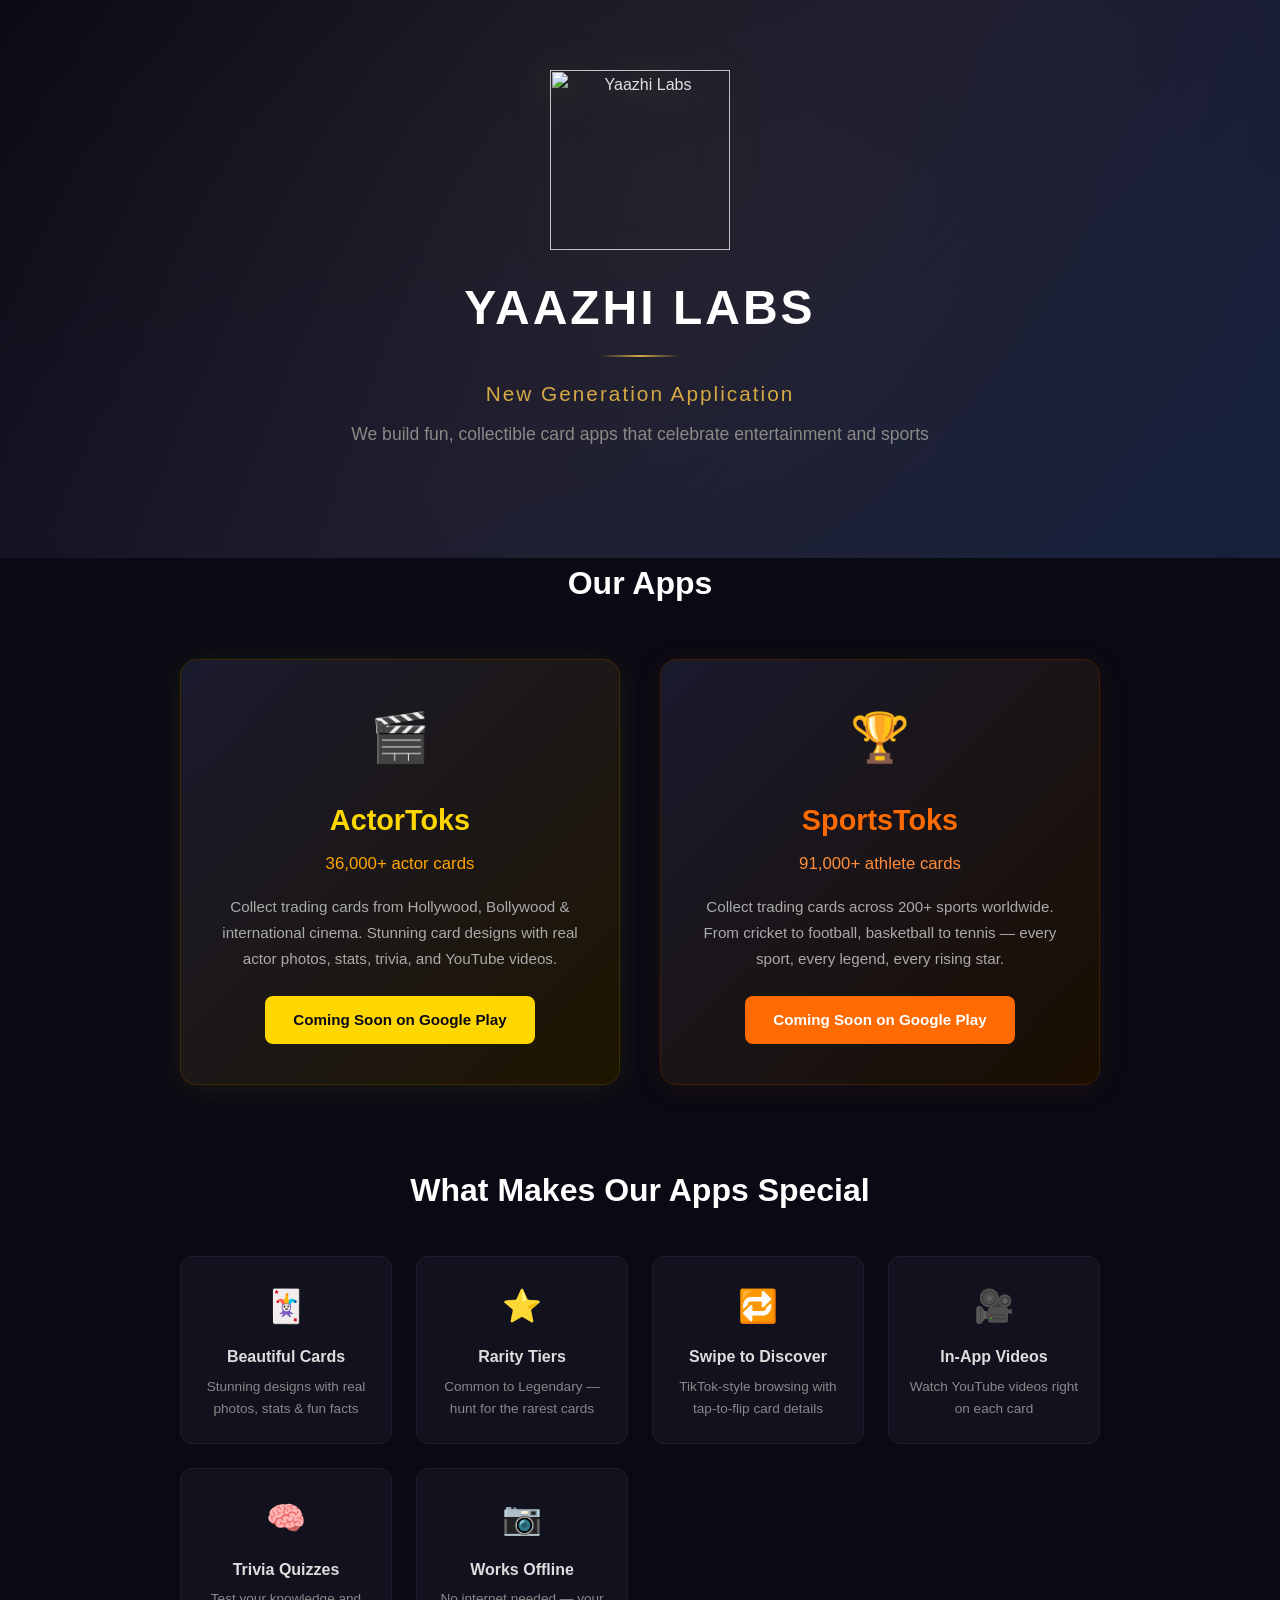
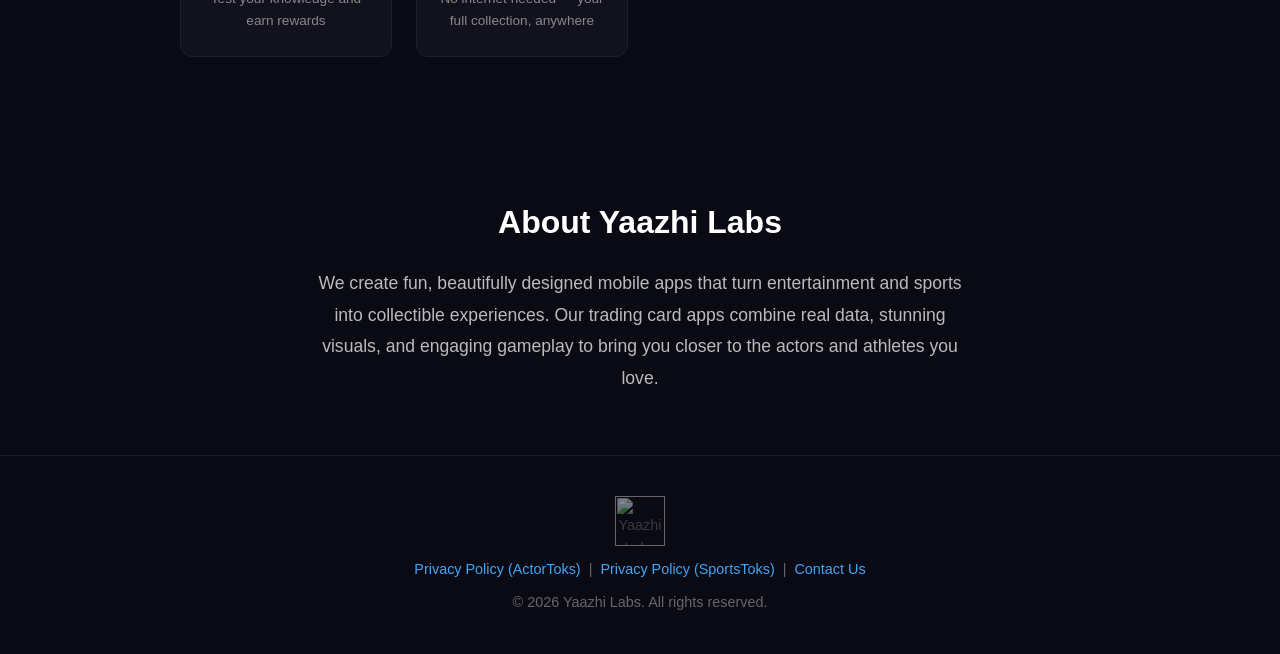
==== index.html @ 4c4b8634 "Create index.html" ====
<html lang="en"><head>
    <meta charset="UTF-8">
    <meta name="viewport" content="width=device-width, initial-scale=1.0">
    <title>Yaazhi Labs - New Generation Application</title>
    <meta name="description" content="Yaazhi Labs builds fun, collectible trading card apps for actors and sports. Discover ActorToks and SportsToks.">
    <link rel="icon" type="image/png" href="logo.png">
    <style>
        * { margin: 0; padding: 0; box-sizing: border-box; }

        body {
            font-family: -apple-system, BlinkMacSystemFont, 'Segoe UI', Roboto, sans-serif;
            background: #0A0A14;
            color: #E0E0E0;
            line-height: 1.6;
        }

        /* ===== HERO ===== */
        .hero {
            text-align: center;
            padding: 70px 20px 60px;
            background: linear-gradient(135deg, #0A0A14 0%, #1A1A2E 50%, #16213E 100%);
            position: relative;
            overflow: hidden;
        }
        .hero::before {
            content: '';
            position: absolute;
            top: -50%;
            left: -50%;
            width: 200%;
            height: 200%;
            background: radial-gradient(circle at 50% 40%, rgba(212, 168, 67, 0.06) 0%, transparent 50%);
            pointer-events: none;
        }
        .hero-logo {
            width: 180px;
            height: 180px;
            margin-bottom: 20px;
            position: relative;
            filter: drop-shadow(0 4px 20px rgba(212, 168, 67, 0.3));
        }
        .hero h1 {
            font-size: 3em;
            color: #FFFFFF;
            margin-bottom: 8px;
            letter-spacing: 3px;
            position: relative;
        }
        .hero-divider {
            width: 80px;
            height: 2px;
            background: linear-gradient(90deg, transparent, #D4A843, transparent);
            margin: 0 auto 20px;
        }
        .hero .tagline {
            font-size: 1.3em;
            color: #D4A843;
            margin-bottom: 10px;
            letter-spacing: 2px;
        }
        .hero .subtitle {
            font-size: 1.1em;
            color: #888888;
            margin-bottom: 50px;
        }

        /* ===== APP CARDS ===== */
        .apps {
            max-width: 960px;
            margin: 0 auto;
            padding: 0 20px 80px;
        }
        .apps h2 {
            text-align: center;
            font-size: 2em;
            color: #FFFFFF;
            margin-bottom: 50px;
        }
        .app-grid {
            display: grid;
            grid-template-columns: repeat(auto-fit, minmax(300px, 1fr));
            gap: 40px;
        }
        .app-card {
            border-radius: 16px;
            padding: 40px 30px;
            text-align: center;
            transition: transform 0.3s ease, box-shadow 0.3s ease;
            text-decoration: none;
            display: block;
            position: relative;
            overflow: hidden;
        }
        .app-card:hover {
            transform: translateY(-6px);
        }

        /* ActorToks card */
        .app-card.actortoks {
            background: linear-gradient(135deg, #1A1A2E 0%, #1E1500 100%);
            border: 1px solid #3D2E00;
            box-shadow: 0 4px 30px rgba(255, 215, 0, 0.08);
        }
        .app-card.actortoks:hover {
            box-shadow: 0 8px 40px rgba(255, 215, 0, 0.15);
        }
        .app-card.actortoks .app-icon { font-size: 3em; margin-bottom: 20px; }
        .app-card.actortoks h3 {
            font-size: 1.8em;
            color: #FFD700;
            margin-bottom: 8px;
        }
        .app-card.actortoks .app-stat {
            color: #FFA500;
            font-size: 1.05em;
            margin-bottom: 16px;
        }
        .app-card.actortoks .app-desc {
            color: #AAAAAA;
            font-size: 0.95em;
            margin-bottom: 24px;
            line-height: 1.7;
        }
        .app-card.actortoks .app-btn {
            display: inline-block;
            background: #FFD700;
            color: #0A0A14;
            padding: 12px 28px;
            border-radius: 8px;
            font-weight: bold;
            font-size: 0.95em;
            text-decoration: none;
        }
        .app-card.actortoks .app-btn:hover {
            background: #FFA500;
        }

        /* SportsToks card */
        .app-card.sportstoks {
            background: linear-gradient(135deg, #1A1A2E 0%, #1A0E00 100%);
            border: 1px solid #3D1E00;
            box-shadow: 0 4px 30px rgba(255, 107, 0, 0.08);
        }
        .app-card.sportstoks:hover {
            box-shadow: 0 8px 40px rgba(255, 107, 0, 0.15);
        }
        .app-card.sportstoks .app-icon { font-size: 3em; margin-bottom: 20px; }
        .app-card.sportstoks h3 {
            font-size: 1.8em;
            color: #FF6B00;
            margin-bottom: 8px;
        }
        .app-card.sportstoks .app-stat {
            color: #FF8C3A;
            font-size: 1.05em;
            margin-bottom: 16px;
        }
        .app-card.sportstoks .app-desc {
            color: #AAAAAA;
            font-size: 0.95em;
            margin-bottom: 24px;
            line-height: 1.7;
        }
        .app-card.sportstoks .app-btn {
            display: inline-block;
            background: #FF6B00;
            color: #FFFFFF;
            padding: 12px 28px;
            border-radius: 8px;
            font-weight: bold;
            font-size: 0.95em;
            text-decoration: none;
        }
        .app-card.sportstoks .app-btn:hover {
            background: #FF8C3A;
        }

        /* ===== FEATURES STRIP ===== */
        .features-strip {
            max-width: 960px;
            margin: 0 auto;
            padding: 0 20px 80px;
        }
        .features-strip h2 {
            text-align: center;
            font-size: 2em;
            color: #FFFFFF;
            margin-bottom: 40px;
        }
        .feature-row {
            display: grid;
            grid-template-columns: repeat(auto-fit, minmax(200px, 1fr));
            gap: 24px;
        }
        .feature-item {
            text-align: center;
            padding: 24px 16px;
            background: #12121E;
            border-radius: 12px;
            border: 1px solid #1E1E30;
        }
        .feature-item .icon {
            font-size: 2em;
            margin-bottom: 12px;
        }
        .feature-item h4 {
            color: #DDDDDD;
            font-size: 1em;
            margin-bottom: 6px;
        }
        .feature-item p {
            color: #888888;
            font-size: 0.85em;
        }

        /* ===== ABOUT ===== */
        .about {
            max-width: 700px;
            margin: 0 auto;
            padding: 60px 20px;
            text-align: center;
        }
        .about h2 {
            font-size: 2em;
            color: #FFFFFF;
            margin-bottom: 20px;
        }
        .about p {
            color: #BBBBBB;
            font-size: 1.1em;
            line-height: 1.8;
        }

        /* ===== FOOTER ===== */
        footer {
            text-align: center;
            padding: 40px 20px;
            border-top: 1px solid #1A1A2E;
            color: #666;
            font-size: 0.9em;
        }
        footer .footer-logo {
            width: 50px;
            height: 50px;
            margin-bottom: 12px;
            opacity: 0.5;
        }
        footer a {
            color: #42A5F5;
            text-decoration: none;
        }
        footer a:hover {
            text-decoration: underline;
        }

        /* ===== RESPONSIVE ===== */
        @media (max-width: 640px) {
            .hero-logo { width: 130px; height: 130px; }
            .hero h1 { font-size: 2.2em; letter-spacing: 2px; }
            .hero .tagline { font-size: 1.1em; }
            .app-grid { grid-template-columns: 1fr; gap: 30px; }
            .feature-row { grid-template-columns: repeat(2, 1fr); }
        }
    </style>
</head>
<body>

    <!-- HERO -->
    <section class="hero">
        <img src="logo.png" alt="Yaazhi Labs" class="hero-logo">
        <h1>YAAZHI LABS</h1>
        <div class="hero-divider"></div>
        <p class="tagline">New Generation Application</p>
        <p class="subtitle">We build fun, collectible card apps that celebrate entertainment and sports</p>
    </section>

    <!-- OUR APPS -->
    <section class="apps">
        <h2>Our Apps</h2>
        <div class="app-grid">

            <a class="app-card actortoks" href="https://yaazhilabs.github.io/ActorToks/">
                <div class="app-icon">🎬</div>
                <h3>ActorToks</h3>
                <p class="app-stat">36,000+ actor cards</p>
                <p class="app-desc">Collect trading cards from Hollywood, Bollywood &amp; international cinema. Stunning card designs with real actor photos, stats, trivia, and YouTube videos.</p>
                <span class="app-btn">Coming Soon on Google Play</span>
            </a>

            <a class="app-card sportstoks" href="https://yaazhilabs.github.io/sportstoks/">
                <div class="app-icon">🏆</div>
                <h3>SportsToks</h3>
                <p class="app-stat">91,000+ athlete cards</p>
                <p class="app-desc">Collect trading cards across 200+ sports worldwide. From cricket to football, basketball to tennis — every sport, every legend, every rising star.</p>
                <span class="app-btn">Coming Soon on Google Play</span>
            </a>

        </div>
    </section>

    <!-- SHARED FEATURES -->
    <section class="features-strip">
        <h2>What Makes Our Apps Special</h2>
        <div class="feature-row">
            <div class="feature-item">
                <div class="icon">🃏</div>
                <h4>Beautiful Cards</h4>
                <p>Stunning designs with real photos, stats &amp; fun facts</p>
            </div>
            <div class="feature-item">
                <div class="icon">⭐</div>
                <h4>Rarity Tiers</h4>
                <p>Common to Legendary — hunt for the rarest cards</p>
            </div>
            <div class="feature-item">
                <div class="icon">🔁</div>
                <h4>Swipe to Discover</h4>
                <p>TikTok-style browsing with tap-to-flip card details</p>
            </div>
            <div class="feature-item">
                <div class="icon">🎥</div>
                <h4>In-App Videos</h4>
                <p>Watch YouTube videos right on each card</p>
            </div>
            <div class="feature-item">
                <div class="icon">🧠</div>
                <h4>Trivia Quizzes</h4>
                <p>Test your knowledge and earn rewards</p>
            </div>
            <div class="feature-item">
                <div class="icon">📷</div>
                <h4>Works Offline</h4>
                <p>No internet needed — your full collection, anywhere</p>
            </div>
        </div>
    </section>

    <!-- ABOUT -->
    <section class="about">
        <h2>About Yaazhi Labs</h2>
        <p>We create fun, beautifully designed mobile apps that turn entertainment and sports into collectible experiences. Our trading card apps combine real data, stunning visuals, and engaging gameplay to bring you closer to the actors and athletes you love.</p>
    </section>

    <!-- FOOTER -->
    <footer>
        <img src="logo.png" alt="Yaazhi Labs" class="footer-logo">
        <p>
            <a href="https://yaazhilabs.github.io/ActorToks/Privacy-Policy.html">Privacy Policy (ActorToks)</a> &nbsp;|&nbsp;
            <a href="https://yaazhilabs.github.io/sportstoks/privacy-policy.html">Privacy Policy (SportsToks)</a> &nbsp;|&nbsp;
            <a href="mailto:yaazhi.labs@gmail.com">Contact Us</a>
        </p>
        <p style="margin-top: 10px;">© 2026 Yaazhi Labs. All rights reserved.</p>
    </footer>



</body></html>
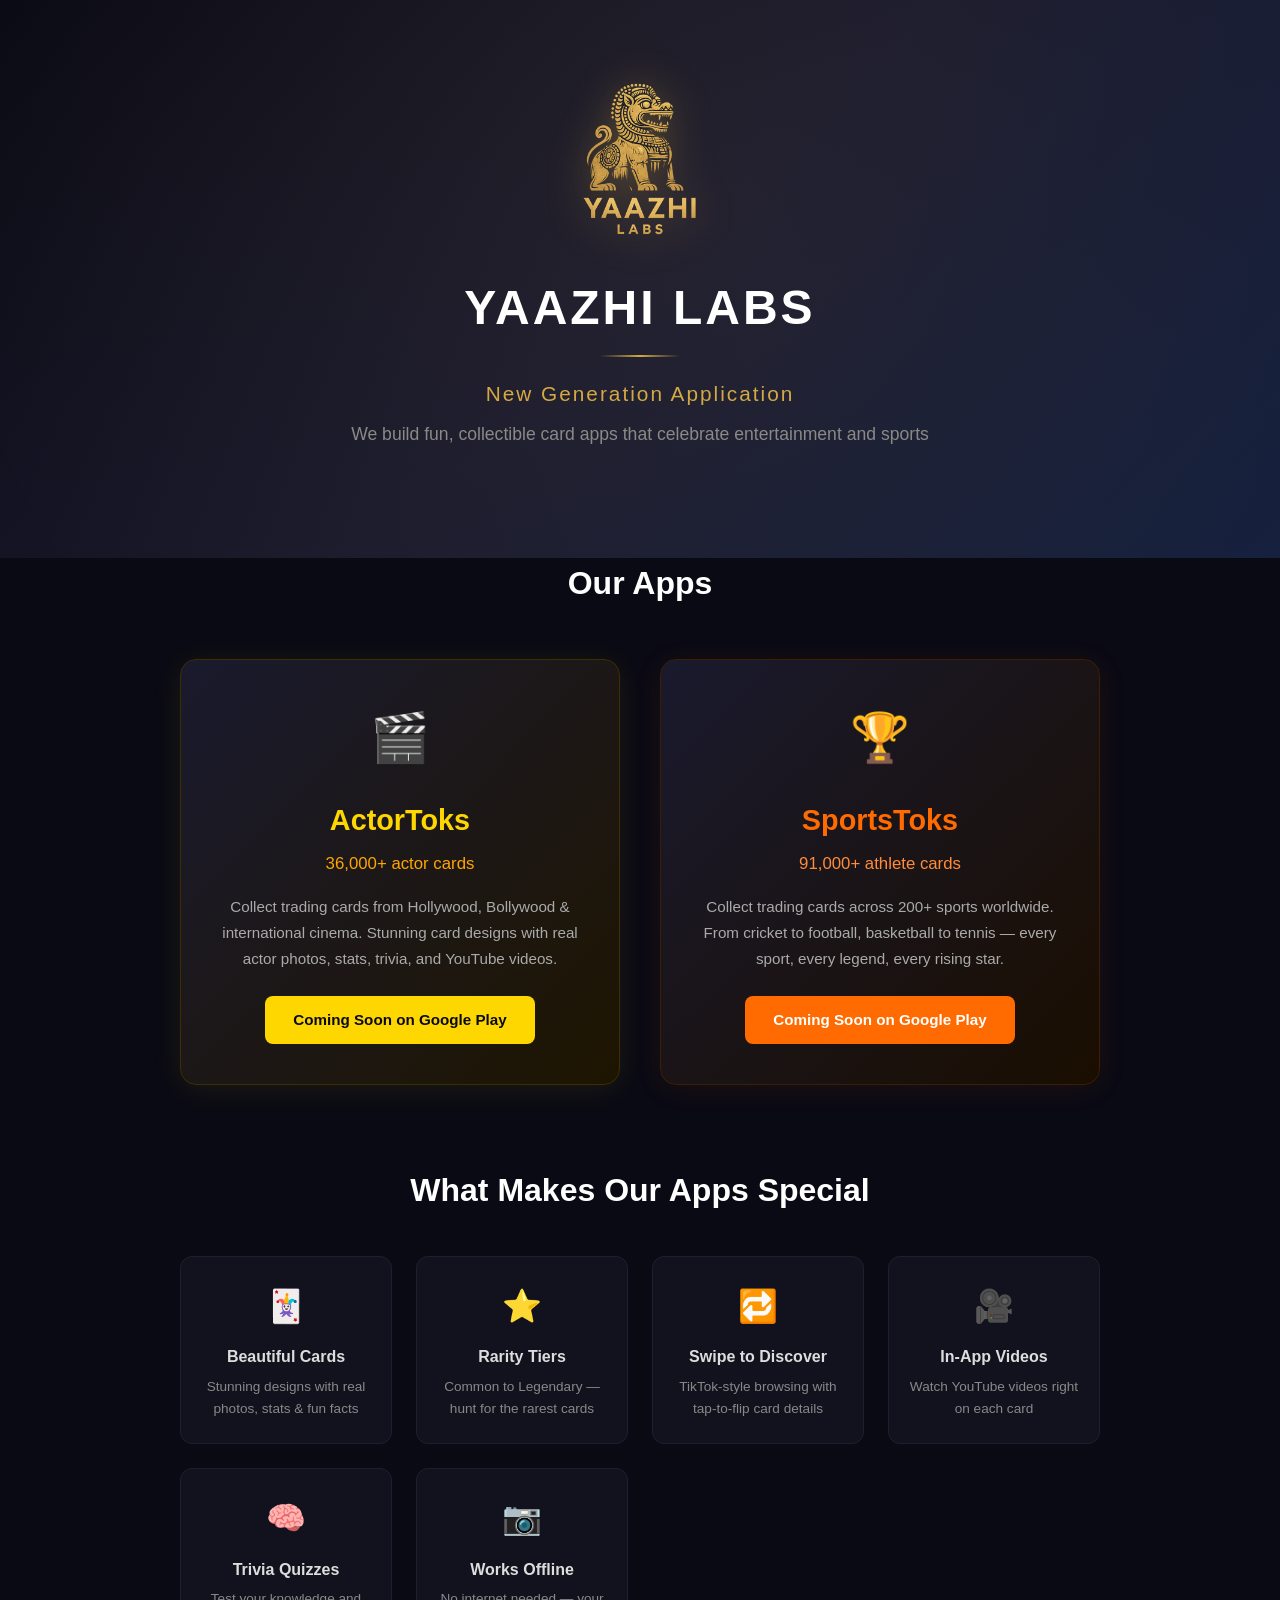
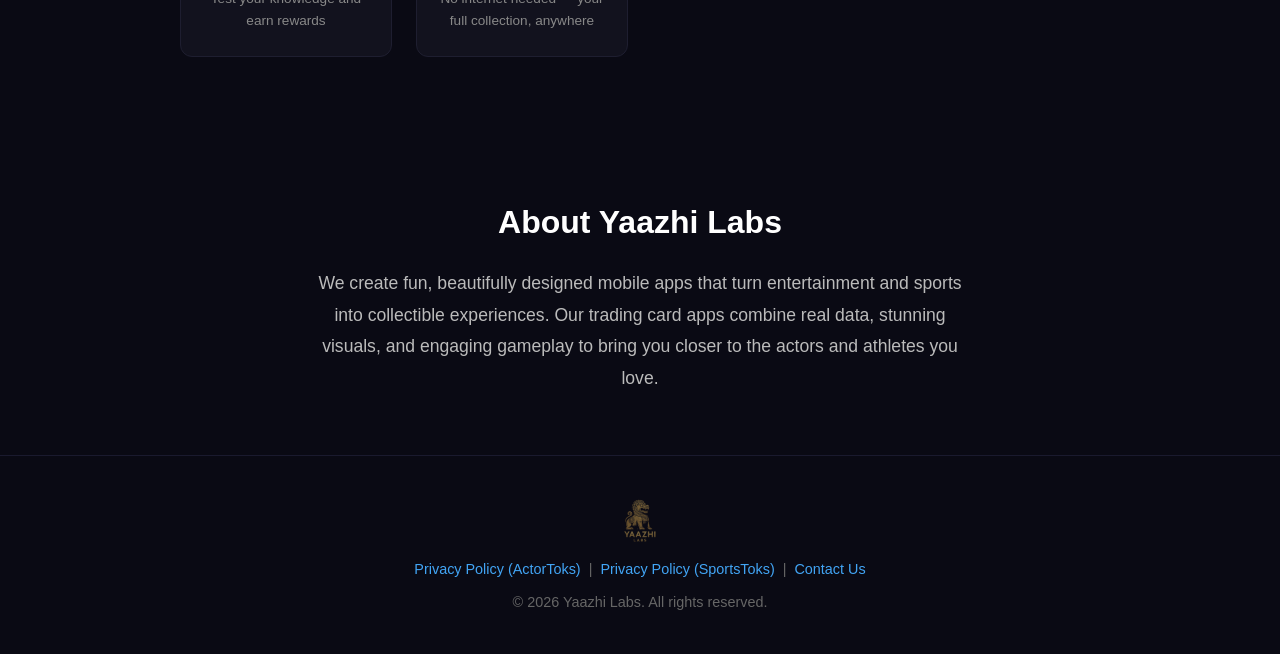
==== commit d8f5ed91: "Update index.html" ====
--- a/index.html
+++ b/index.html
@@ -3,7 +3,7 @@
     <meta name="viewport" content="width=device-width, initial-scale=1.0">
     <title>Yaazhi Labs - New Generation Application</title>
     <meta name="description" content="Yaazhi Labs builds fun, collectible trading card apps for actors and sports. Discover ActorToks and SportsToks.">
-    <link rel="icon" type="image/png" href="logo.png">
+    <link rel="icon" type="image/png" href="https://github.com/yaazhilabs/yaazhilabs.github.io/blob/main/logo.png">
     <style>
         * { margin: 0; padding: 0; box-sizing: border-box; }
 
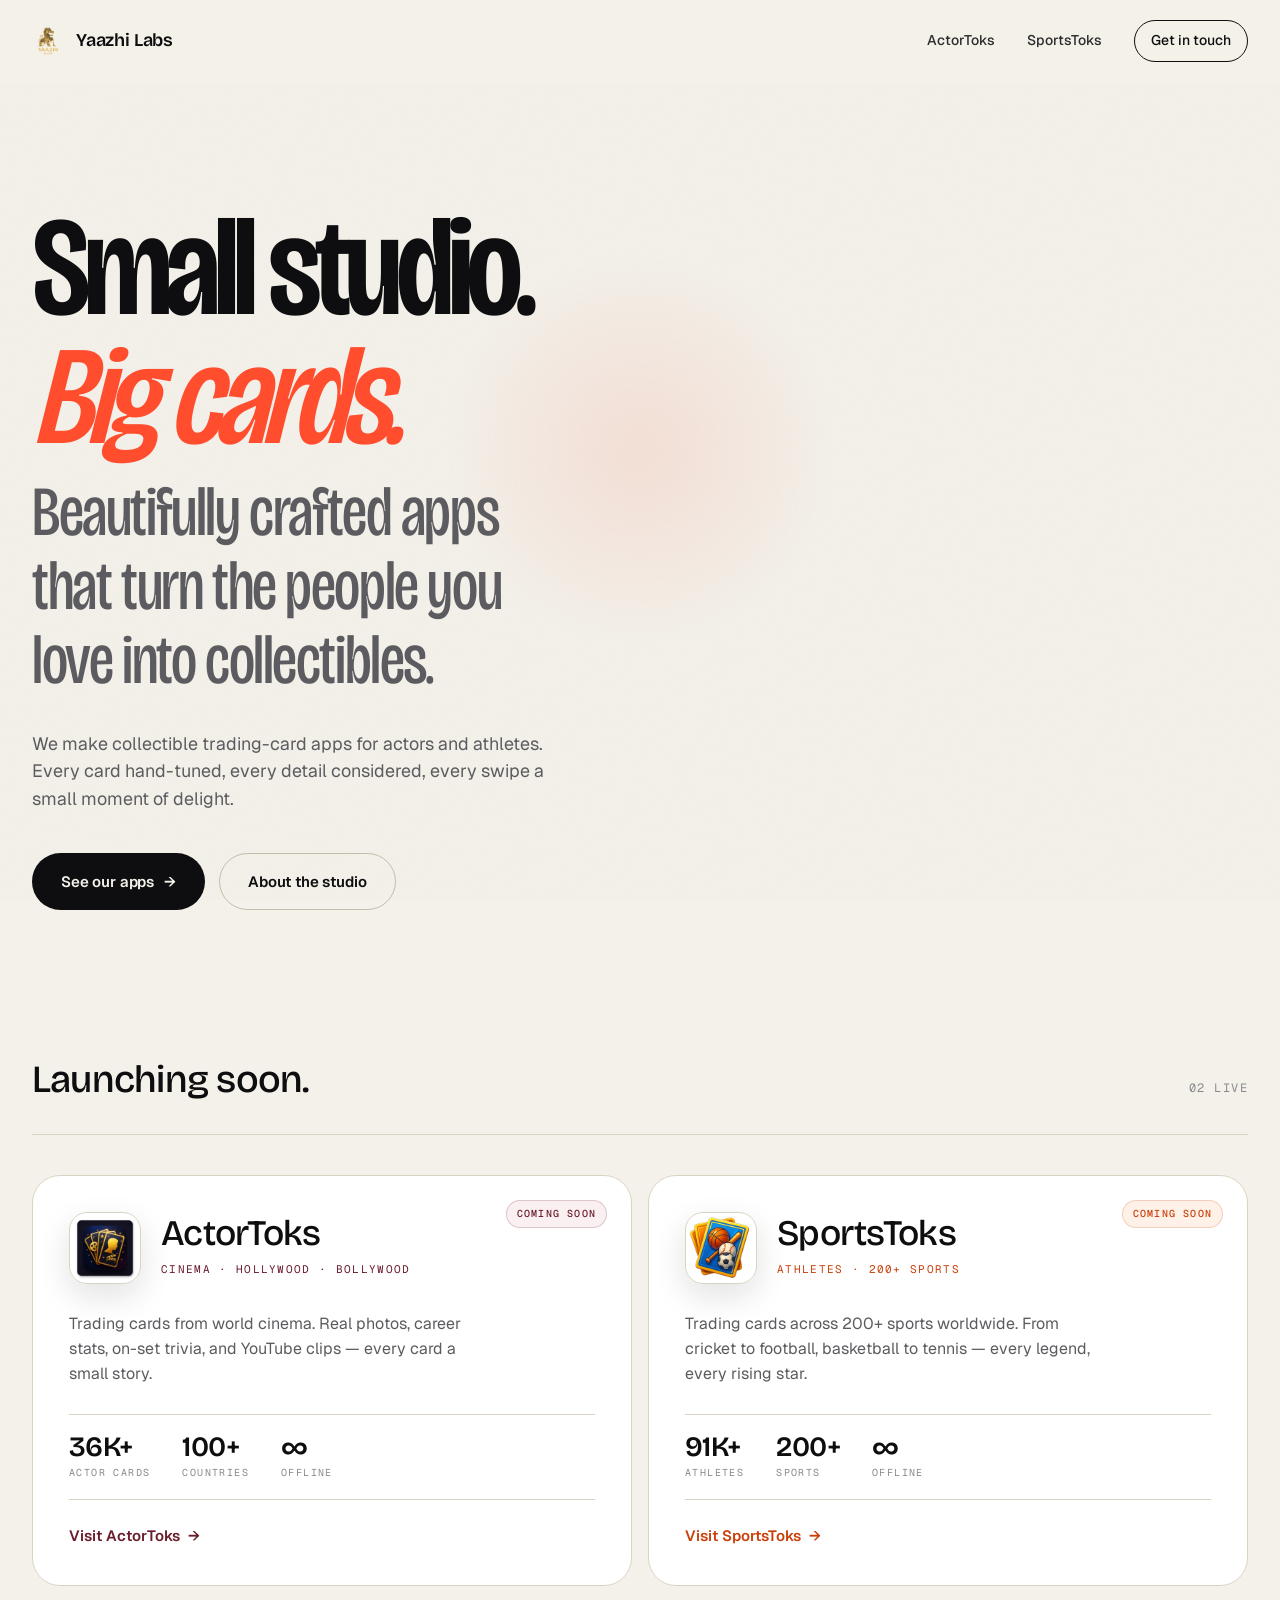
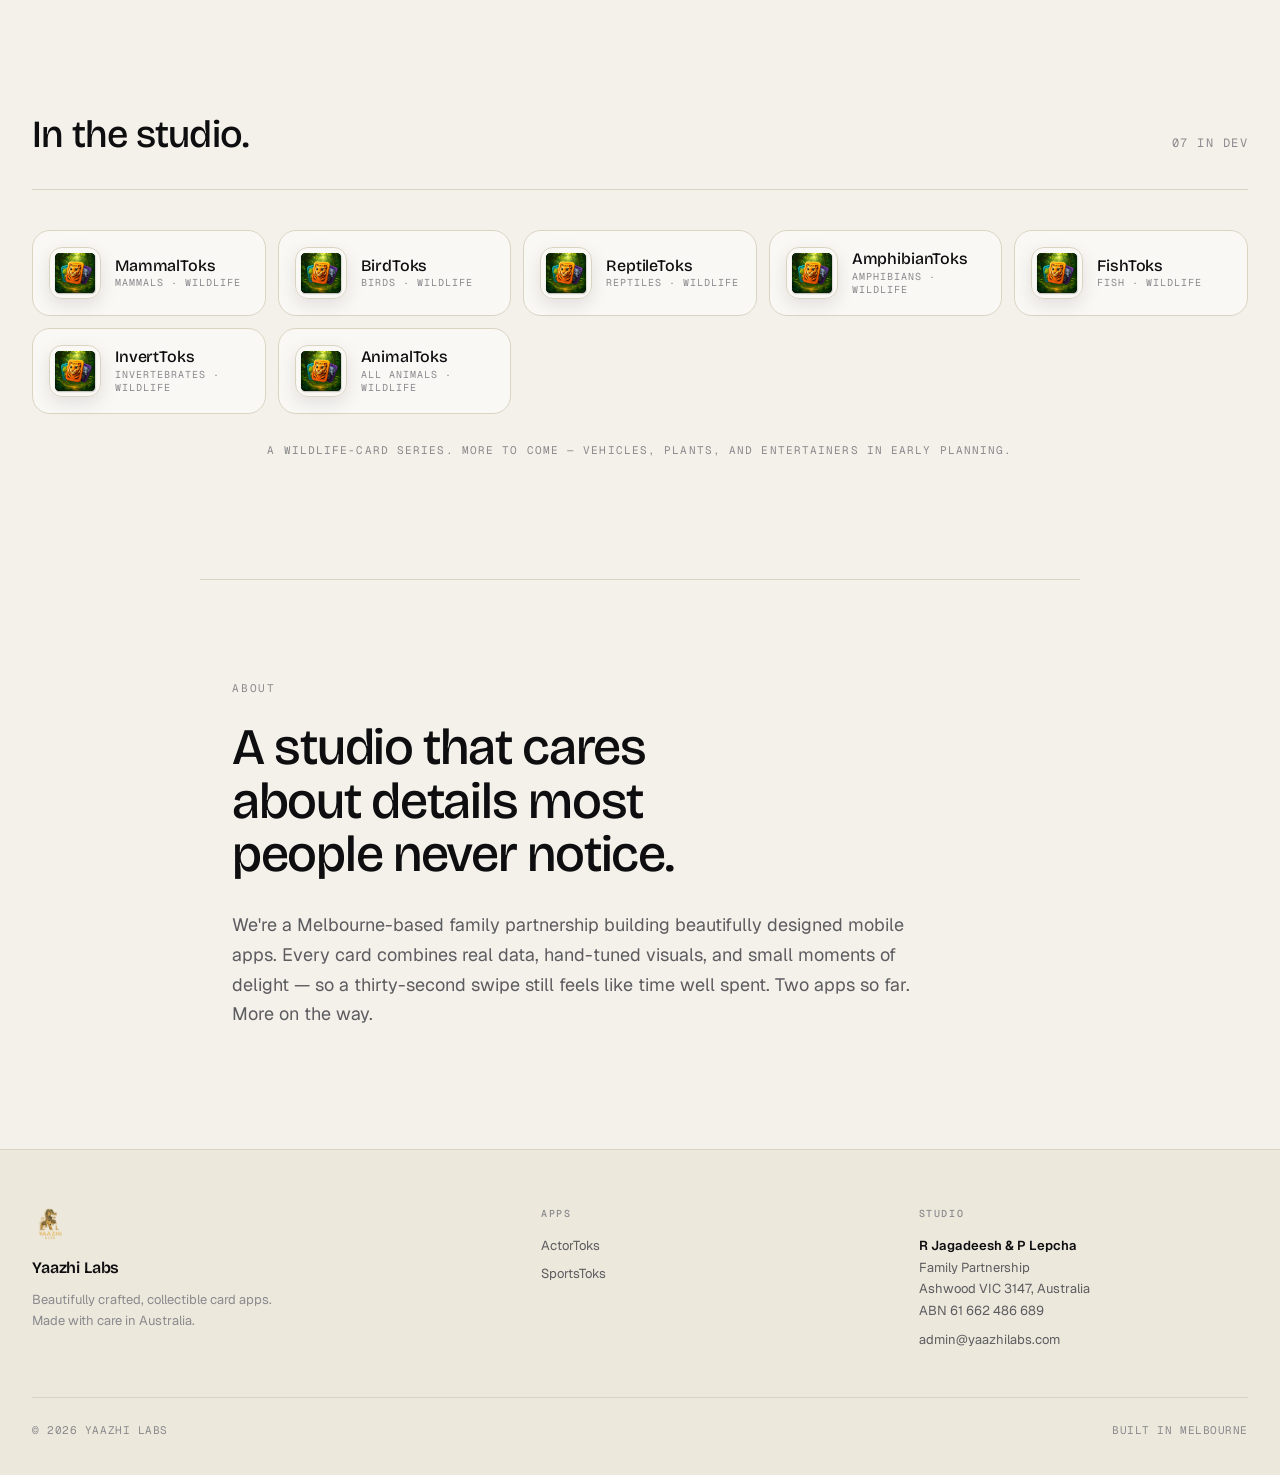
==== commit 79ee4371: "Site rebuild: editorial home, ActorToks glamour, SportsToks athletic - Main page: light editorial th" ====
--- a/index.html
+++ b/index.html
@@ -1,357 +1,689 @@
-<html lang="en"><head>
-    <meta charset="UTF-8">
-    <meta name="viewport" content="width=device-width, initial-scale=1.0">
-    <title>Yaazhi Labs - New Generation Application</title>
-    <meta name="description" content="Yaazhi Labs builds fun, collectible trading card apps for actors and sports. Discover ActorToks and SportsToks.">
-    <link rel="icon" type="image/png" href="https://github.com/yaazhilabs/yaazhilabs.github.io/blob/main/logo.png">
-    <style>
-        * { margin: 0; padding: 0; box-sizing: border-box; }
-
-        body {
-            font-family: -apple-system, BlinkMacSystemFont, 'Segoe UI', Roboto, sans-serif;
-            background: #0A0A14;
-            color: #E0E0E0;
-            line-height: 1.6;
-        }
-
-        /* ===== HERO ===== */
-        .hero {
-            text-align: center;
-            padding: 70px 20px 60px;
-            background: linear-gradient(135deg, #0A0A14 0%, #1A1A2E 50%, #16213E 100%);
-            position: relative;
-            overflow: hidden;
-        }
-        .hero::before {
-            content: '';
-            position: absolute;
-            top: -50%;
-            left: -50%;
-            width: 200%;
-            height: 200%;
-            background: radial-gradient(circle at 50% 40%, rgba(212, 168, 67, 0.06) 0%, transparent 50%);
-            pointer-events: none;
-        }
-        .hero-logo {
-            width: 180px;
-            height: 180px;
-            margin-bottom: 20px;
-            position: relative;
-            filter: drop-shadow(0 4px 20px rgba(212, 168, 67, 0.3));
-        }
-        .hero h1 {
-            font-size: 3em;
-            color: #FFFFFF;
-            margin-bottom: 8px;
-            letter-spacing: 3px;
-            position: relative;
-        }
-        .hero-divider {
-            width: 80px;
-            height: 2px;
-            background: linear-gradient(90deg, transparent, #D4A843, transparent);
-            margin: 0 auto 20px;
-        }
-        .hero .tagline {
-            font-size: 1.3em;
-            color: #D4A843;
-            margin-bottom: 10px;
-            letter-spacing: 2px;
-        }
-        .hero .subtitle {
-            font-size: 1.1em;
-            color: #888888;
-            margin-bottom: 50px;
-        }
-
-        /* ===== APP CARDS ===== */
-        .apps {
-            max-width: 960px;
-            margin: 0 auto;
-            padding: 0 20px 80px;
-        }
-        .apps h2 {
-            text-align: center;
-            font-size: 2em;
-            color: #FFFFFF;
-            margin-bottom: 50px;
-        }
-        .app-grid {
-            display: grid;
-            grid-template-columns: repeat(auto-fit, minmax(300px, 1fr));
-            gap: 40px;
-        }
-        .app-card {
-            border-radius: 16px;
-            padding: 40px 30px;
-            text-align: center;
-            transition: transform 0.3s ease, box-shadow 0.3s ease;
-            text-decoration: none;
-            display: block;
-            position: relative;
-            overflow: hidden;
-        }
-        .app-card:hover {
-            transform: translateY(-6px);
-        }
-
-        /* ActorToks card */
-        .app-card.actortoks {
-            background: linear-gradient(135deg, #1A1A2E 0%, #1E1500 100%);
-            border: 1px solid #3D2E00;
-            box-shadow: 0 4px 30px rgba(255, 215, 0, 0.08);
-        }
-        .app-card.actortoks:hover {
-            box-shadow: 0 8px 40px rgba(255, 215, 0, 0.15);
-        }
-        .app-card.actortoks .app-icon { font-size: 3em; margin-bottom: 20px; }
-        .app-card.actortoks h3 {
-            font-size: 1.8em;
-            color: #FFD700;
-            margin-bottom: 8px;
-        }
-        .app-card.actortoks .app-stat {
-            color: #FFA500;
-            font-size: 1.05em;
-            margin-bottom: 16px;
-        }
-        .app-card.actortoks .app-desc {
-            color: #AAAAAA;
-            font-size: 0.95em;
-            margin-bottom: 24px;
-            line-height: 1.7;
-        }
-        .app-card.actortoks .app-btn {
-            display: inline-block;
-            background: #FFD700;
-            color: #0A0A14;
-            padding: 12px 28px;
-            border-radius: 8px;
-            font-weight: bold;
-            font-size: 0.95em;
-            text-decoration: none;
-        }
-        .app-card.actortoks .app-btn:hover {
-            background: #FFA500;
-        }
-
-        /* SportsToks card */
-        .app-card.sportstoks {
-            background: linear-gradient(135deg, #1A1A2E 0%, #1A0E00 100%);
-            border: 1px solid #3D1E00;
-            box-shadow: 0 4px 30px rgba(255, 107, 0, 0.08);
-        }
-        .app-card.sportstoks:hover {
-            box-shadow: 0 8px 40px rgba(255, 107, 0, 0.15);
-        }
-        .app-card.sportstoks .app-icon { font-size: 3em; margin-bottom: 20px; }
-        .app-card.sportstoks h3 {
-            font-size: 1.8em;
-            color: #FF6B00;
-            margin-bottom: 8px;
-        }
-        .app-card.sportstoks .app-stat {
-            color: #FF8C3A;
-            font-size: 1.05em;
-            margin-bottom: 16px;
-        }
-        .app-card.sportstoks .app-desc {
-            color: #AAAAAA;
-            font-size: 0.95em;
-            margin-bottom: 24px;
-            line-height: 1.7;
-        }
-        .app-card.sportstoks .app-btn {
-            display: inline-block;
-            background: #FF6B00;
-            color: #FFFFFF;
-            padding: 12px 28px;
-            border-radius: 8px;
-            font-weight: bold;
-            font-size: 0.95em;
-            text-decoration: none;
-        }
-        .app-card.sportstoks .app-btn:hover {
-            background: #FF8C3A;
-        }
-
-        /* ===== FEATURES STRIP ===== */
-        .features-strip {
-            max-width: 960px;
-            margin: 0 auto;
-            padding: 0 20px 80px;
-        }
-        .features-strip h2 {
-            text-align: center;
-            font-size: 2em;
-            color: #FFFFFF;
-            margin-bottom: 40px;
-        }
-        .feature-row {
-            display: grid;
-            grid-template-columns: repeat(auto-fit, minmax(200px, 1fr));
-            gap: 24px;
-        }
-        .feature-item {
-            text-align: center;
-            padding: 24px 16px;
-            background: #12121E;
-            border-radius: 12px;
-            border: 1px solid #1E1E30;
-        }
-        .feature-item .icon {
-            font-size: 2em;
-            margin-bottom: 12px;
-        }
-        .feature-item h4 {
-            color: #DDDDDD;
-            font-size: 1em;
-            margin-bottom: 6px;
-        }
-        .feature-item p {
-            color: #888888;
-            font-size: 0.85em;
-        }
-
-        /* ===== ABOUT ===== */
-        .about {
-            max-width: 700px;
-            margin: 0 auto;
-            padding: 60px 20px;
-            text-align: center;
-        }
-        .about h2 {
-            font-size: 2em;
-            color: #FFFFFF;
-            margin-bottom: 20px;
-        }
-        .about p {
-            color: #BBBBBB;
-            font-size: 1.1em;
-            line-height: 1.8;
-        }
-
-        /* ===== FOOTER ===== */
-        footer {
-            text-align: center;
-            padding: 40px 20px;
-            border-top: 1px solid #1A1A2E;
-            color: #666;
-            font-size: 0.9em;
-        }
-        footer .footer-logo {
-            width: 50px;
-            height: 50px;
-            margin-bottom: 12px;
-            opacity: 0.5;
-        }
-        footer a {
-            color: #42A5F5;
-            text-decoration: none;
-        }
-        footer a:hover {
-            text-decoration: underline;
-        }
-
-        /* ===== RESPONSIVE ===== */
-        @media (max-width: 640px) {
-            .hero-logo { width: 130px; height: 130px; }
-            .hero h1 { font-size: 2.2em; letter-spacing: 2px; }
-            .hero .tagline { font-size: 1.1em; }
-            .app-grid { grid-template-columns: 1fr; gap: 30px; }
-            .feature-row { grid-template-columns: repeat(2, 1fr); }
-        }
-    </style>
+<!DOCTYPE html>
+<html lang="en">
+<head>
+<meta charset="UTF-8">
+<meta name="viewport" content="width=device-width, initial-scale=1.0">
+<title>Yaazhi Labs — A small studio crafting collectible card apps.</title>
+<meta name="description" content="Yaazhi Labs is a small studio building beautifully designed collectible trading card apps for actors and athletes.">
+<meta name="theme-color" content="#F4F1EA">
+
+<meta property="og:title" content="Yaazhi Labs — A small studio crafting collectible card apps.">
+<meta property="og:description" content="Beautifully crafted trading-card apps for actors and athletes.">
+<meta property="og:type" content="website">
+<meta property="og:url" content="https://yaazhilabs.com">
+<meta property="og:image" content="https://yaazhilabs.com/YaazhiLabs-small.png">
+<meta name="twitter:card" content="summary_large_image">
+
+<link rel="icon" type="image/png" href="logo.png">
+<link rel="preconnect" href="https://fonts.googleapis.com">
+<link rel="preconnect" href="https://fonts.gstatic.com" crossorigin>
+<link href="https://fonts.googleapis.com/css2?family=Bricolage+Grotesque:opsz,wght@12..96,300..800&family=Geist:wght@300;400;500;600;700;800&family=Geist+Mono:wght@400;500&display=swap" rel="stylesheet">
+
+<style>
+:root {
+    --paper: #F4F1EA;
+    --paper-2: #EDE8DC;
+    --ink: #0E0E10;
+    --ink-2: #2B2B2E;
+    --ink-3: #5C5C60;
+    --ink-mute: #8A8A8E;
+    --line: #D9D3C2;
+    --line-2: #C4BDA8;
+    --tang: #FF4D2E;
+    --gold: #B8842E;
+    --moss: #1F4D3A;
+}
+* { margin: 0; padding: 0; box-sizing: border-box; }
+html { scroll-behavior: smooth; }
+body {
+    font-family: 'Geist', -apple-system, BlinkMacSystemFont, system-ui, sans-serif;
+    background: var(--paper);
+    color: var(--ink);
+    line-height: 1.55;
+    -webkit-font-smoothing: antialiased;
+    overflow-x: hidden;
+    font-feature-settings: "ss01", "cv11";
+}
+::selection { background: var(--ink); color: var(--paper); }
+:focus-visible { outline: 2px solid var(--tang); outline-offset: 3px; border-radius: 4px; }
+::-webkit-scrollbar { width: 8px; }
+::-webkit-scrollbar-track { background: var(--paper); }
+::-webkit-scrollbar-thumb { background: var(--line-2); border-radius: 8px; }
+
+a { color: inherit; text-decoration: none; }
+img { display: block; max-width: 100%; }
+
+/* Subtle paper grain */
+body::before {
+    content: '';
+    position: fixed; inset: 0; z-index: -1;
+    pointer-events: none; opacity: 0.05;
+    background-image: url("data:image/svg+xml;utf8,<svg xmlns='http://www.w3.org/2000/svg' width='200' height='200'><filter id='n'><feTurbulence type='fractalNoise' baseFrequency='0.85'/></filter><rect width='100%25' height='100%25' filter='url(%23n)' opacity='1'/></svg>");
+    mix-blend-mode: multiply;
+}
+
+/* Cursor blob */
+.cursor-blob {
+    position: fixed;
+    width: 460px; height: 460px;
+    border-radius: 50%;
+    pointer-events: none; z-index: 0;
+    background: radial-gradient(circle, rgba(255, 77, 46, 0.10), transparent 60%);
+    transform: translate(-50%, -50%);
+    will-change: transform;
+    mix-blend-mode: multiply;
+}
+
+/* ---------- Nav ---------- */
+nav {
+    position: sticky; top: 0; z-index: 50;
+    backdrop-filter: blur(16px) saturate(160%);
+    -webkit-backdrop-filter: blur(16px) saturate(160%);
+    background: rgba(244, 241, 234, 0.78);
+    border-bottom: 1px solid transparent;
+    transition: border-color 0.3s, background 0.3s;
+}
+nav.scrolled {
+    border-bottom-color: var(--line);
+    background: rgba(244, 241, 234, 0.92);
+}
+.nav-inner {
+    max-width: 1280px; margin: 0 auto;
+    padding: 20px 32px;
+    display: flex; align-items: center; justify-content: space-between;
+}
+.nav-brand { display: flex; align-items: center; gap: 12px; }
+.nav-brand img { width: 32px; height: 32px; border-radius: 8px; }
+.nav-brand span {
+    font-family: 'Bricolage Grotesque', sans-serif;
+    font-weight: 600; font-size: 18px;
+    letter-spacing: -0.01em;
+}
+.nav-links { display: flex; gap: 32px; align-items: center; }
+.nav-links a {
+    color: var(--ink-2); font-size: 14px; font-weight: 500;
+    transition: color 0.2s;
+}
+.nav-links a:hover { color: var(--ink); }
+.nav-cta {
+    padding: 9px 16px;
+    border: 1px solid var(--ink);
+    border-radius: 100px;
+    color: var(--ink) !important;
+    font-weight: 600;
+    transition: background 0.2s, color 0.2s;
+}
+.nav-cta:hover { background: var(--ink); color: var(--paper) !important; }
+@media (max-width: 640px) {
+    .nav-links { gap: 16px; }
+    .nav-links a:not(.nav-cta) { display: none; }
+}
+
+/* ---------- Hero ---------- */
+.hero {
+    position: relative;
+    padding: 120px 32px 80px;
+    max-width: 1280px;
+    margin: 0 auto;
+}
+.hero-tag {
+    display: inline-flex; align-items: center; gap: 8px;
+    font-family: 'Geist Mono', monospace;
+    font-size: 11px; font-weight: 500;
+    letter-spacing: 0.16em;
+    text-transform: uppercase;
+    color: var(--ink-3);
+    margin-bottom: 36px;
+    padding: 6px 12px;
+    border: 1px solid var(--line);
+    border-radius: 100px;
+    background: rgba(255,255,255,0.4);
+}
+.hero-tag::before {
+    content: ''; width: 6px; height: 6px;
+    border-radius: 50%; background: var(--tang);
+    box-shadow: 0 0 10px var(--tang);
+    animation: pulse 2s ease-in-out infinite;
+}
+@keyframes pulse { 50% { opacity: 0.4; transform: scale(0.7); } }
+
+.hero h1 {
+    font-family: 'Bricolage Grotesque', sans-serif;
+    font-weight: 600;
+    font-variation-settings: "wdth" 80, "opsz" 96;
+    font-size: clamp(56px, 11vw, 168px);
+    line-height: 0.92;
+    letter-spacing: -0.045em;
+    color: var(--ink);
+    margin-bottom: 32px;
+    max-width: 12ch;
+}
+.hero h1 .accent {
+    color: var(--tang);
+    font-style: italic;
+    font-weight: 500;
+}
+.hero h1 .small {
+    font-family: 'Bricolage Grotesque', sans-serif;
+    font-size: 0.5em;
+    color: var(--ink-3);
+    font-weight: 400;
+    display: block;
+    margin-top: 0.2em;
+    max-width: 18ch;
+    line-height: 1.05;
+    letter-spacing: -0.02em;
+}
+.hero p.lede {
+    font-size: clamp(16px, 1.4vw, 19px);
+    color: var(--ink-3);
+    max-width: 540px;
+    margin-bottom: 40px;
+    line-height: 1.55;
+}
+.hero-ctas { display: flex; gap: 14px; flex-wrap: wrap; }
+
+.btn {
+    display: inline-flex; align-items: center; gap: 10px;
+    padding: 16px 28px;
+    border-radius: 100px;
+    font-family: 'Geist', sans-serif;
+    font-weight: 600; font-size: 15px;
+    letter-spacing: -0.01em;
+    transition: box-shadow 0.25s, transform 0.05s linear, background 0.2s, color 0.2s;
+    border: 1px solid transparent;
+    cursor: pointer; position: relative;
+    will-change: transform;
+}
+.btn-primary {
+    background: var(--ink); color: var(--paper);
+}
+.btn-primary:hover { background: var(--tang); }
+.btn-secondary {
+    background: transparent;
+    color: var(--ink);
+    border-color: var(--line-2);
+}
+.btn-secondary:hover { border-color: var(--ink); }
+.btn .arrow { transition: transform 0.2s; }
+.btn:hover .arrow { transform: translateX(3px); }
+
+/* ---------- Apps grid (editorial) ---------- */
+.apps {
+    padding: 60px 32px 120px;
+    max-width: 1280px;
+    margin: 0 auto;
+}
+.apps-head {
+    display: flex; align-items: baseline; justify-content: space-between;
+    margin-bottom: 40px;
+    padding-bottom: 24px;
+    border-bottom: 1px solid var(--line);
+}
+.apps-head h2 {
+    font-family: 'Bricolage Grotesque', sans-serif;
+    font-weight: 500;
+    font-size: clamp(28px, 3vw, 40px);
+    letter-spacing: -0.02em;
+}
+.apps-head .count {
+    font-family: 'Geist Mono', monospace;
+    font-size: 12px;
+    color: var(--ink-mute);
+    letter-spacing: 0.12em;
+}
+.app-grid {
+    display: grid;
+    grid-template-columns: 1fr 1fr;
+    gap: 16px;
+}
+@media (max-width: 760px) { .app-grid { grid-template-columns: 1fr; } }
+
+.app-card {
+    position: relative;
+    display: block;
+    border-radius: 28px;
+    padding: 36px;
+    background: #FFFFFF;
+    border: 1px solid var(--line);
+    overflow: hidden;
+    transition: border-color 0.3s, transform 0.4s cubic-bezier(0.2, 0.8, 0.2, 1), box-shadow 0.3s;
+    will-change: transform;
+}
+.app-card:hover {
+    transform: translateY(-4px);
+    border-color: var(--line-2);
+    box-shadow: 0 24px 60px rgba(14, 14, 16, 0.08);
+}
+.app-card.actortoks { --accent: #6B1E2C; --accent-soft: #FAF0F2; }
+.app-card.sportstoks { --accent: #C9410D; --accent-soft: #FFF1E8; }
+
+.app-card .app-meta {
+    display: flex; gap: 20px; align-items: center;
+    margin-bottom: 28px;
+}
+.app-card .app-icon {
+    width: 72px; height: 72px;
+    border-radius: 18px;
+    overflow: hidden;
+    flex-shrink: 0;
+    box-shadow: 0 12px 32px rgba(14, 14, 16, 0.12);
+    border: 1px solid var(--line);
+}
+.app-card .app-icon img { width: 100%; height: 100%; object-fit: cover; }
+.app-card h3 {
+    font-family: 'Bricolage Grotesque', sans-serif;
+    font-weight: 500;
+    font-size: 36px;
+    letter-spacing: -0.02em;
+    margin-bottom: 4px;
+    line-height: 1;
+}
+.app-card .app-tagline {
+    font-family: 'Geist Mono', monospace;
+    font-size: 11px;
+    text-transform: uppercase;
+    letter-spacing: 0.12em;
+    color: var(--accent);
+}
+.app-card p {
+    color: var(--ink-3);
+    font-size: 16px;
+    line-height: 1.55;
+    margin-bottom: 28px;
+    max-width: 38ch;
+}
+.app-stat-row {
+    display: flex;
+    gap: 32px;
+    padding: 18px 0;
+    border-top: 1px solid var(--line);
+    border-bottom: 1px solid var(--line);
+    margin-bottom: 24px;
+}
+.app-stat-row .stat .num {
+    font-family: 'Bricolage Grotesque', sans-serif;
+    font-size: 28px;
+    font-weight: 600;
+    letter-spacing: -0.02em;
+    color: var(--ink);
+    line-height: 1;
+}
+.app-stat-row .stat .label {
+    font-family: 'Geist Mono', monospace;
+    font-size: 10px;
+    text-transform: uppercase;
+    letter-spacing: 0.14em;
+    color: var(--ink-mute);
+    margin-top: 4px;
+}
+.app-card .app-link {
+    display: inline-flex; align-items: center; gap: 8px;
+    color: var(--accent);
+    font-weight: 600; font-size: 15px;
+}
+.app-card:hover .app-link .arrow { transform: translateX(4px); }
+.app-card .arrow { transition: transform 0.2s; }
+
+.app-card .ribbon {
+    position: absolute;
+    top: 24px; right: 24px;
+    font-family: 'Geist Mono', monospace;
+    font-size: 10px; font-weight: 500;
+    letter-spacing: 0.12em;
+    text-transform: uppercase;
+    color: var(--accent);
+    background: var(--accent-soft);
+    padding: 5px 10px;
+    border-radius: 100px;
+    border: 1px solid color-mix(in srgb, var(--accent) 20%, transparent);
+}
+
+/* ---------- Pipeline ---------- */
+.pipeline {
+    padding: 0 32px 120px;
+    max-width: 1280px;
+    margin: 0 auto;
+}
+.pipeline-head {
+    display: flex; align-items: baseline; justify-content: space-between;
+    margin-bottom: 40px;
+    padding-bottom: 24px;
+    border-bottom: 1px solid var(--line);
+}
+.pipeline-head h2 {
+    font-family: 'Bricolage Grotesque', sans-serif;
+    font-weight: 500;
+    font-size: clamp(28px, 3vw, 40px);
+    letter-spacing: -0.02em;
+}
+.pipeline-head .count {
+    font-family: 'Geist Mono', monospace;
+    font-size: 12px;
+    color: var(--ink-mute);
+    letter-spacing: 0.12em;
+}
+.pipeline-grid {
+    display: grid;
+    grid-template-columns: repeat(auto-fill, minmax(220px, 1fr));
+    gap: 12px;
+}
+.pipe-card {
+    display: grid;
+    grid-template-columns: auto 1fr;
+    grid-template-rows: auto auto;
+    column-gap: 14px;
+    align-items: center;
+    padding: 16px;
+    border-radius: 18px;
+    background: rgba(255, 255, 255, 0.5);
+    border: 1px solid var(--line);
+    transition: border-color 0.2s, transform 0.2s, background 0.2s;
+    min-width: 0;
+}
+.pipe-card .pipe-icon { grid-row: 1 / 3; }
+.pipe-card h4 { grid-column: 2; align-self: end; min-width: 0; }
+.pipe-card .pipe-tag { grid-column: 2; align-self: start; min-width: 0; word-break: break-word; }
+.pipe-card:hover {
+    border-color: var(--line-2);
+    background: #FFFFFF;
+    transform: translateY(-2px);
+}
+.pipe-icon {
+    flex-shrink: 0;
+    width: 52px; height: 52px;
+    border-radius: 13px;
+    overflow: hidden;
+    box-shadow: 0 6px 18px rgba(14, 14, 16, 0.10);
+    border: 1px solid var(--line);
+}
+.pipe-icon img { width: 100%; height: 100%; object-fit: cover; }
+.pipe-card h4 {
+    font-family: 'Bricolage Grotesque', sans-serif;
+    font-weight: 500;
+    font-size: 16px;
+    letter-spacing: -0.01em;
+    margin-bottom: 2px;
+    line-height: 1.1;
+}
+.pipe-tag {
+    font-family: 'Geist Mono', monospace;
+    font-size: 10px;
+    text-transform: uppercase;
+    letter-spacing: 0.1em;
+    color: var(--ink-mute);
+    line-height: 1.3;
+    display: block;
+}
+.pipeline-note {
+    margin-top: 28px;
+    font-family: 'Geist Mono', monospace;
+    font-size: 11px;
+    color: var(--ink-mute);
+    text-transform: uppercase;
+    letter-spacing: 0.1em;
+    text-align: center;
+}
+
+/* ---------- About ---------- */
+.about {
+    padding: 100px 32px 120px;
+    max-width: 880px;
+    margin: 0 auto;
+    border-top: 1px solid var(--line);
+}
+.about .label {
+    font-family: 'Geist Mono', monospace;
+    font-size: 11px;
+    text-transform: uppercase;
+    letter-spacing: 0.16em;
+    color: var(--ink-mute);
+    margin-bottom: 24px;
+}
+.about h2 {
+    font-family: 'Bricolage Grotesque', sans-serif;
+    font-weight: 500;
+    font-size: clamp(32px, 4vw, 56px);
+    letter-spacing: -0.025em;
+    line-height: 1.05;
+    margin-bottom: 28px;
+    max-width: 16ch;
+}
+.about p {
+    font-size: 18px;
+    color: var(--ink-3);
+    line-height: 1.65;
+    max-width: 60ch;
+}
+
+/* ---------- Footer ---------- */
+footer {
+    border-top: 1px solid var(--line);
+    padding: 56px 32px 36px;
+    background: var(--paper-2);
+}
+.footer-inner {
+    max-width: 1280px; margin: 0 auto;
+    display: grid;
+    grid-template-columns: 1.4fr 1fr 1fr;
+    gap: 48px;
+    margin-bottom: 40px;
+}
+@media (max-width: 720px) { .footer-inner { grid-template-columns: 1fr; gap: 32px; } }
+.footer-brand img { width: 36px; height: 36px; border-radius: 9px; margin-bottom: 14px; }
+.footer-brand h3 {
+    font-family: 'Bricolage Grotesque', sans-serif;
+    font-weight: 600; font-size: 16px;
+    margin-bottom: 8px;
+    letter-spacing: -0.01em;
+}
+.footer-brand p { font-size: 13px; color: var(--ink-mute); line-height: 1.65; max-width: 30ch; }
+.footer-col h4 {
+    font-family: 'Geist Mono', monospace;
+    font-size: 10px; font-weight: 500;
+    color: var(--ink-mute);
+    text-transform: uppercase;
+    letter-spacing: 0.16em;
+    margin-bottom: 14px;
+}
+.footer-col a, .footer-col p {
+    display: block; font-size: 13px;
+    color: var(--ink-3);
+    margin-bottom: 6px; line-height: 1.65;
+    transition: color 0.2s;
+}
+.footer-col a:hover { color: var(--ink); }
+.footer-business { font-size: 12px; line-height: 1.65; }
+.footer-business strong { color: var(--ink); font-weight: 600; }
+.footer-bottom {
+    max-width: 1280px; margin: 0 auto;
+    padding-top: 24px;
+    border-top: 1px solid var(--line);
+    display: flex; justify-content: space-between;
+    flex-wrap: wrap; gap: 12px;
+    font-family: 'Geist Mono', monospace;
+    font-size: 11px;
+    color: var(--ink-mute);
+    letter-spacing: 0.05em;
+}
+
+.reveal { opacity: 0; transform: translateY(20px); transition: opacity 0.7s, transform 0.7s; }
+.reveal.in { opacity: 1; transform: translateY(0); }
+@media (prefers-reduced-motion: reduce) {
+    .reveal { opacity: 1; transform: none; transition: none; }
+    html { scroll-behavior: auto; }
+}
+</style>
 </head>
 <body>
-
-    <!-- HERO -->
-    <section class="hero">
-        <img src="logo.png" alt="Yaazhi Labs" class="hero-logo">
-        <h1>YAAZHI LABS</h1>
-        <div class="hero-divider"></div>
-        <p class="tagline">New Generation Application</p>
-        <p class="subtitle">We build fun, collectible card apps that celebrate entertainment and sports</p>
-    </section>
-
-    <!-- OUR APPS -->
-    <section class="apps">
-        <h2>Our Apps</h2>
-        <div class="app-grid">
-
-            <a class="app-card actortoks" href="https://yaazhilabs.github.io/ActorToks/">
-                <div class="app-icon">🎬</div>
-                <h3>ActorToks</h3>
-                <p class="app-stat">36,000+ actor cards</p>
-                <p class="app-desc">Collect trading cards from Hollywood, Bollywood &amp; international cinema. Stunning card designs with real actor photos, stats, trivia, and YouTube videos.</p>
-                <span class="app-btn">Coming Soon on Google Play</span>
-            </a>
-
-            <a class="app-card sportstoks" href="https://yaazhilabs.github.io/sportstoks/">
-                <div class="app-icon">🏆</div>
-                <h3>SportsToks</h3>
-                <p class="app-stat">91,000+ athlete cards</p>
-                <p class="app-desc">Collect trading cards across 200+ sports worldwide. From cricket to football, basketball to tennis — every sport, every legend, every rising star.</p>
-                <span class="app-btn">Coming Soon on Google Play</span>
-            </a>
-
-        </div>
-    </section>
-
-    <!-- SHARED FEATURES -->
-    <section class="features-strip">
-        <h2>What Makes Our Apps Special</h2>
-        <div class="feature-row">
-            <div class="feature-item">
-                <div class="icon">🃏</div>
-                <h4>Beautiful Cards</h4>
-                <p>Stunning designs with real photos, stats &amp; fun facts</p>
+<div class="cursor-blob" id="cursorBlob"></div>
+
+<nav id="nav">
+    <div class="nav-inner">
+        <a class="nav-brand" href="#top">
+            <img src="logo.png" alt="">
+            <span>Yaazhi Labs</span>
+        </a>
+        <div class="nav-links">
+            <a href="ActorToks/">ActorToks</a>
+            <a href="sportstoks/">SportsToks</a>
+            <a class="nav-cta" href="mailto:admin@yaazhilabs.com">Get in touch</a>
+        </div>
+    </div>
+</nav>
+
+<section id="top" class="hero">
+    <h1>
+        Small studio.<br>
+        <span class="accent">Big cards.</span>
+        <span class="small">Beautifully crafted apps that turn the people you love into collectibles.</span>
+    </h1>
+    <p class="lede">We make collectible trading-card apps for actors and athletes. Every card hand-tuned, every detail considered, every swipe a small moment of delight.</p>
+    <div class="hero-ctas">
+        <a class="btn btn-primary" href="#apps">See our apps <span class="arrow">→</span></a>
+        <a class="btn btn-secondary" href="#about">About the studio</a>
+    </div>
+</section>
+
+<section class="apps" id="apps">
+    <div class="apps-head">
+        <h2>Launching soon.</h2>
+        <span class="count">02 LIVE</span>
+    </div>
+    <div class="app-grid">
+        <a class="app-card actortoks reveal" href="ActorToks/">
+            <span class="ribbon">Coming soon</span>
+            <div class="app-meta">
+                <div class="app-icon"><img src="actortoks-icon.png" alt="ActorToks"></div>
+                <div>
+                    <h3>ActorToks</h3>
+                    <span class="app-tagline">Cinema · Hollywood · Bollywood</span>
+                </div>
             </div>
-            <div class="feature-item">
-                <div class="icon">⭐</div>
-                <h4>Rarity Tiers</h4>
-                <p>Common to Legendary — hunt for the rarest cards</p>
+            <p>Trading cards from world cinema. Real photos, career stats, on-set trivia, and YouTube clips — every card a small story.</p>
+            <div class="app-stat-row">
+                <div class="stat"><div class="num">36K+</div><div class="label">Actor cards</div></div>
+                <div class="stat"><div class="num">100+</div><div class="label">Countries</div></div>
+                <div class="stat"><div class="num">∞</div><div class="label">Offline</div></div>
             </div>
-            <div class="feature-item">
-                <div class="icon">🔁</div>
-                <h4>Swipe to Discover</h4>
-                <p>TikTok-style browsing with tap-to-flip card details</p>
+            <span class="app-link">Visit ActorToks <span class="arrow">→</span></span>
+        </a>
+
+        <a class="app-card sportstoks reveal" href="sportstoks/">
+            <span class="ribbon">Coming soon</span>
+            <div class="app-meta">
+                <div class="app-icon"><img src="sportstoks-icon.png" alt="SportsToks"></div>
+                <div>
+                    <h3>SportsToks</h3>
+                    <span class="app-tagline">Athletes · 200+ Sports</span>
+                </div>
             </div>
-            <div class="feature-item">
-                <div class="icon">🎥</div>
-                <h4>In-App Videos</h4>
-                <p>Watch YouTube videos right on each card</p>
+            <p>Trading cards across 200+ sports worldwide. From cricket to football, basketball to tennis — every legend, every rising star.</p>
+            <div class="app-stat-row">
+                <div class="stat"><div class="num">91K+</div><div class="label">Athletes</div></div>
+                <div class="stat"><div class="num">200+</div><div class="label">Sports</div></div>
+                <div class="stat"><div class="num">∞</div><div class="label">Offline</div></div>
             </div>
-            <div class="feature-item">
-                <div class="icon">🧠</div>
-                <h4>Trivia Quizzes</h4>
-                <p>Test your knowledge and earn rewards</p>
-            </div>
-            <div class="feature-item">
-                <div class="icon">📷</div>
-                <h4>Works Offline</h4>
-                <p>No internet needed — your full collection, anywhere</p>
-            </div>
-        </div>
-    </section>
-
-    <!-- ABOUT -->
-    <section class="about">
-        <h2>About Yaazhi Labs</h2>
-        <p>We create fun, beautifully designed mobile apps that turn entertainment and sports into collectible experiences. Our trading card apps combine real data, stunning visuals, and engaging gameplay to bring you closer to the actors and athletes you love.</p>
-    </section>
-
-    <!-- FOOTER -->
-    <footer>
-        <img src="logo.png" alt="Yaazhi Labs" class="footer-logo">
-        <p>
-            <a href="https://yaazhilabs.github.io/ActorToks/Privacy-Policy.html">Privacy Policy (ActorToks)</a> &nbsp;|&nbsp;
-            <a href="https://yaazhilabs.github.io/sportstoks/privacy-policy.html">Privacy Policy (SportsToks)</a> &nbsp;|&nbsp;
-            <a href="mailto:yaazhi.labs@gmail.com">Contact Us</a>
-        </p>
-        <p style="margin-top: 10px;">© 2026 Yaazhi Labs. All rights reserved.</p>
-    </footer>
-
-
-
-</body></html>
+            <span class="app-link">Visit SportsToks <span class="arrow">→</span></span>
+        </a>
+    </div>
+</section>
+
+<section class="pipeline" id="pipeline">
+    <div class="pipeline-head">
+        <h2>In the studio.</h2>
+        <span class="count">07 IN DEV</span>
+    </div>
+    <div class="pipeline-grid">
+        <div class="pipe-card reveal">
+            <div class="pipe-icon"><img src="pipeline/mammaltoks.png" alt=""></div>
+            <h4>MammalToks</h4>
+            <span class="pipe-tag">Mammals · Wildlife</span>
+        </div>
+        <div class="pipe-card reveal">
+            <div class="pipe-icon"><img src="pipeline/birdtoks.png" alt=""></div>
+            <h4>BirdToks</h4>
+            <span class="pipe-tag">Birds · Wildlife</span>
+        </div>
+        <div class="pipe-card reveal">
+            <div class="pipe-icon"><img src="pipeline/reptiletoks.png" alt=""></div>
+            <h4>ReptileToks</h4>
+            <span class="pipe-tag">Reptiles · Wildlife</span>
+        </div>
+        <div class="pipe-card reveal">
+            <div class="pipe-icon"><img src="pipeline/amphibiantoks.png" alt=""></div>
+            <h4>AmphibianToks</h4>
+            <span class="pipe-tag">Amphibians · Wildlife</span>
+        </div>
+        <div class="pipe-card reveal">
+            <div class="pipe-icon"><img src="pipeline/fishtoks.png" alt=""></div>
+            <h4>FishToks</h4>
+            <span class="pipe-tag">Fish · Wildlife</span>
+        </div>
+        <div class="pipe-card reveal">
+            <div class="pipe-icon"><img src="pipeline/inverttoks.png" alt=""></div>
+            <h4>InvertToks</h4>
+            <span class="pipe-tag">Invertebrates · Wildlife</span>
+        </div>
+        <div class="pipe-card reveal">
+            <div class="pipe-icon"><img src="pipeline/animaltoks.png" alt=""></div>
+            <h4>AnimalToks</h4>
+            <span class="pipe-tag">All animals · Wildlife</span>
+        </div>
+    </div>
+    <p class="pipeline-note">A wildlife-card series. More to come — vehicles, plants, and entertainers in early planning.</p>
+</section>
+
+<section class="about" id="about">
+    <div class="label">About</div>
+    <h2>A studio that cares about details most people never notice.</h2>
+    <p>We're a Melbourne-based family partnership building beautifully designed mobile apps. Every card combines real data, hand-tuned visuals, and small moments of delight — so a thirty-second swipe still feels like time well spent. Two apps so far. More on the way.</p>
+</section>
+
+<footer>
+    <div class="footer-inner">
+        <div class="footer-brand">
+            <img src="logo.png" alt="">
+            <h3>Yaazhi Labs</h3>
+            <p>Beautifully crafted, collectible card apps. Made with care in Australia.</p>
+        </div>
+        <div class="footer-col">
+            <h4>Apps</h4>
+            <a href="ActorToks/">ActorToks</a>
+            <a href="sportstoks/">SportsToks</a>
+        </div>
+        <div class="footer-col">
+            <h4>Studio</h4>
+            <p class="footer-business">
+                <strong>R Jagadeesh &amp; P Lepcha</strong><br>
+                Family Partnership<br>
+                Ashwood VIC 3147, Australia<br>
+                ABN 61 662 486 689
+            </p>
+            <a href="mailto:admin@yaazhilabs.com" style="margin-top: 8px;">admin@yaazhilabs.com</a>
+        </div>
+    </div>
+    <div class="footer-bottom">
+        <span>© 2026 YAAZHI LABS</span>
+        <span>BUILT IN MELBOURNE</span>
+    </div>
+</footer>
+
+<script>
+const nav = document.getElementById('nav');
+if (nav) {
+    const onScroll = () => nav.classList.toggle('scrolled', window.scrollY > 16);
+    window.addEventListener('scroll', onScroll, { passive: true });
+    onScroll();
+}
+const blob = document.getElementById('cursorBlob');
+if (blob && !matchMedia('(pointer: coarse)').matches) {
+    let mx = innerWidth/2, my = innerHeight/2, gx = mx, gy = my;
+    addEventListener('mousemove', e => { mx = e.clientX; my = e.clientY; });
+    (function loop(){ gx += (mx-gx)*.08; gy += (my-gy)*.08; blob.style.transform = `translate(${gx}px,${gy}px) translate(-50%,-50%)`; requestAnimationFrame(loop); })();
+} else if (blob) blob.style.display = 'none';
+const io = new IntersectionObserver(es => es.forEach(e => { if (e.isIntersecting) { e.target.classList.add('in'); io.unobserve(e.target); } }), { threshold: 0.15 });
+document.querySelectorAll('.reveal').forEach(el => io.observe(el));
+</script>
+</body>
+</html>
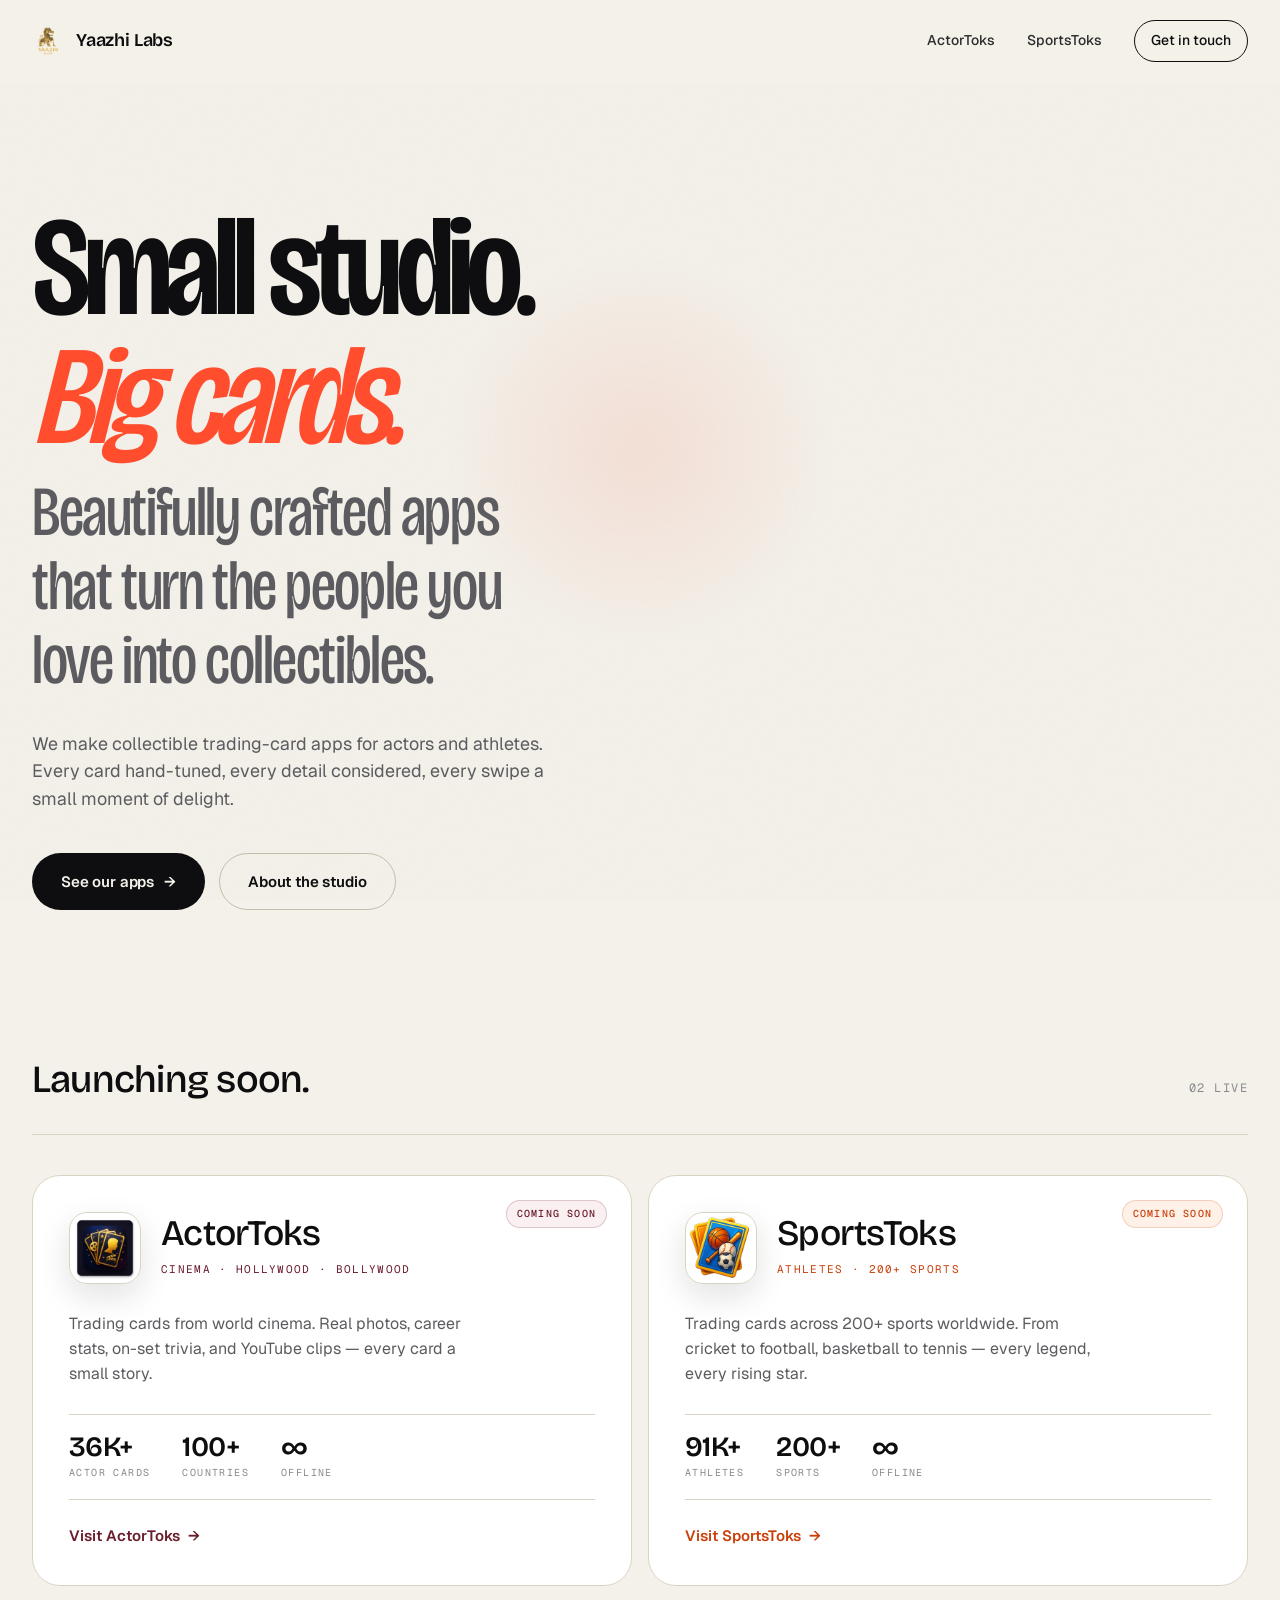
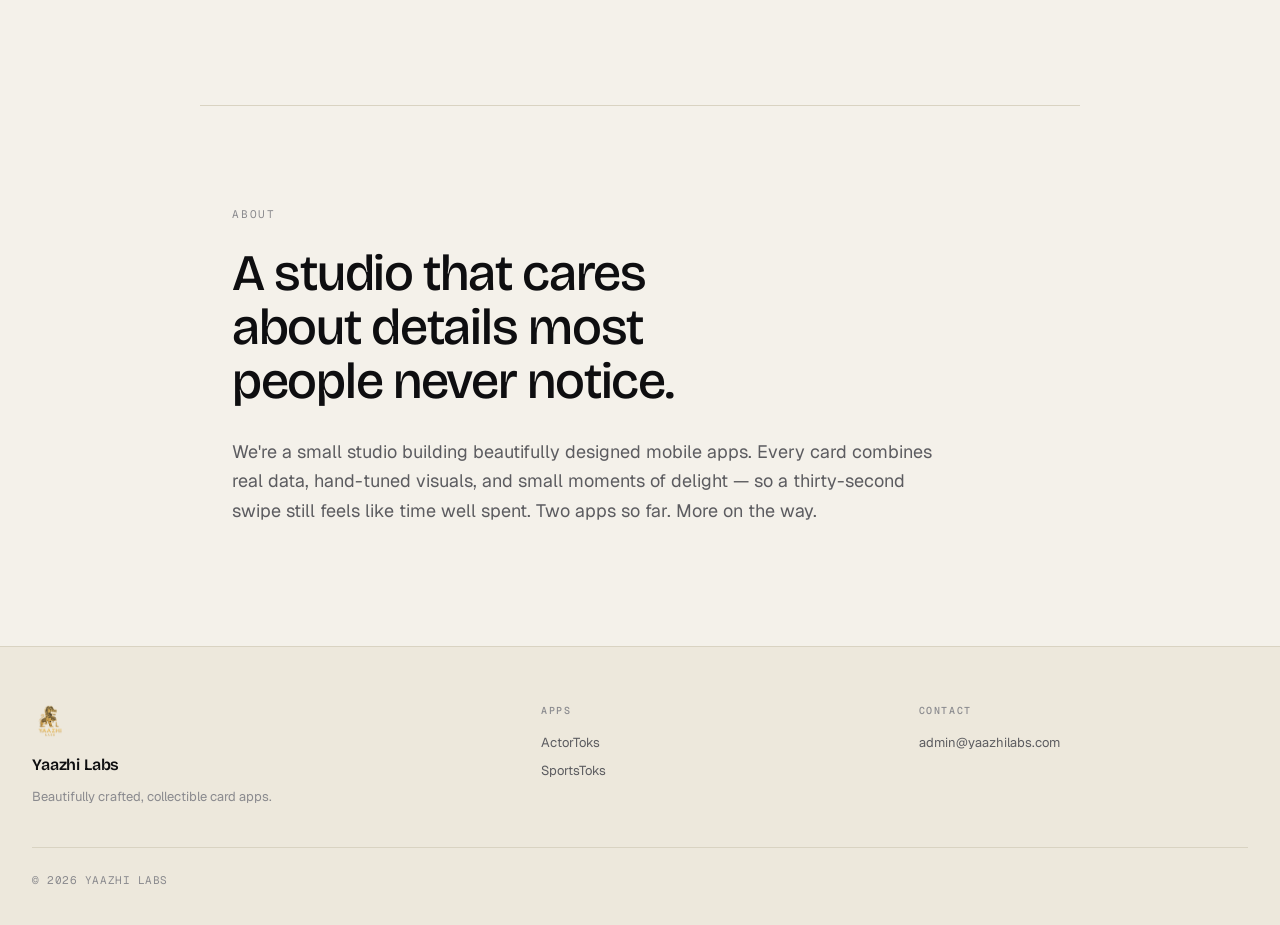
==== commit 4a06d58e: "Globalize site copy and trim personal/region details - Remove "In the studio" pipeline section from " ====
--- a/index.html
+++ b/index.html
@@ -589,55 +589,10 @@
     </div>
 </section>
 
-<section class="pipeline" id="pipeline">
-    <div class="pipeline-head">
-        <h2>In the studio.</h2>
-        <span class="count">07 IN DEV</span>
-    </div>
-    <div class="pipeline-grid">
-        <div class="pipe-card reveal">
-            <div class="pipe-icon"><img src="pipeline/mammaltoks.png" alt=""></div>
-            <h4>MammalToks</h4>
-            <span class="pipe-tag">Mammals · Wildlife</span>
-        </div>
-        <div class="pipe-card reveal">
-            <div class="pipe-icon"><img src="pipeline/birdtoks.png" alt=""></div>
-            <h4>BirdToks</h4>
-            <span class="pipe-tag">Birds · Wildlife</span>
-        </div>
-        <div class="pipe-card reveal">
-            <div class="pipe-icon"><img src="pipeline/reptiletoks.png" alt=""></div>
-            <h4>ReptileToks</h4>
-            <span class="pipe-tag">Reptiles · Wildlife</span>
-        </div>
-        <div class="pipe-card reveal">
-            <div class="pipe-icon"><img src="pipeline/amphibiantoks.png" alt=""></div>
-            <h4>AmphibianToks</h4>
-            <span class="pipe-tag">Amphibians · Wildlife</span>
-        </div>
-        <div class="pipe-card reveal">
-            <div class="pipe-icon"><img src="pipeline/fishtoks.png" alt=""></div>
-            <h4>FishToks</h4>
-            <span class="pipe-tag">Fish · Wildlife</span>
-        </div>
-        <div class="pipe-card reveal">
-            <div class="pipe-icon"><img src="pipeline/inverttoks.png" alt=""></div>
-            <h4>InvertToks</h4>
-            <span class="pipe-tag">Invertebrates · Wildlife</span>
-        </div>
-        <div class="pipe-card reveal">
-            <div class="pipe-icon"><img src="pipeline/animaltoks.png" alt=""></div>
-            <h4>AnimalToks</h4>
-            <span class="pipe-tag">All animals · Wildlife</span>
-        </div>
-    </div>
-    <p class="pipeline-note">A wildlife-card series. More to come — vehicles, plants, and entertainers in early planning.</p>
-</section>
-
 <section class="about" id="about">
     <div class="label">About</div>
     <h2>A studio that cares about details most people never notice.</h2>
-    <p>We're a Melbourne-based family partnership building beautifully designed mobile apps. Every card combines real data, hand-tuned visuals, and small moments of delight — so a thirty-second swipe still feels like time well spent. Two apps so far. More on the way.</p>
+    <p>We're a small studio building beautifully designed mobile apps. Every card combines real data, hand-tuned visuals, and small moments of delight — so a thirty-second swipe still feels like time well spent. Two apps so far. More on the way.</p>
 </section>
 
 <footer>
@@ -645,7 +600,7 @@
         <div class="footer-brand">
             <img src="logo.png" alt="">
             <h3>Yaazhi Labs</h3>
-            <p>Beautifully crafted, collectible card apps. Made with care in Australia.</p>
+            <p>Beautifully crafted, collectible card apps.</p>
         </div>
         <div class="footer-col">
             <h4>Apps</h4>
@@ -653,19 +608,12 @@
             <a href="sportstoks/">SportsToks</a>
         </div>
         <div class="footer-col">
-            <h4>Studio</h4>
-            <p class="footer-business">
-                <strong>R Jagadeesh &amp; P Lepcha</strong><br>
-                Family Partnership<br>
-                Ashwood VIC 3147, Australia<br>
-                ABN 61 662 486 689
-            </p>
-            <a href="mailto:admin@yaazhilabs.com" style="margin-top: 8px;">admin@yaazhilabs.com</a>
+            <h4>Contact</h4>
+            <a href="mailto:admin@yaazhilabs.com">admin@yaazhilabs.com</a>
         </div>
     </div>
     <div class="footer-bottom">
         <span>© 2026 YAAZHI LABS</span>
-        <span>BUILT IN MELBOURNE</span>
     </div>
 </footer>
 
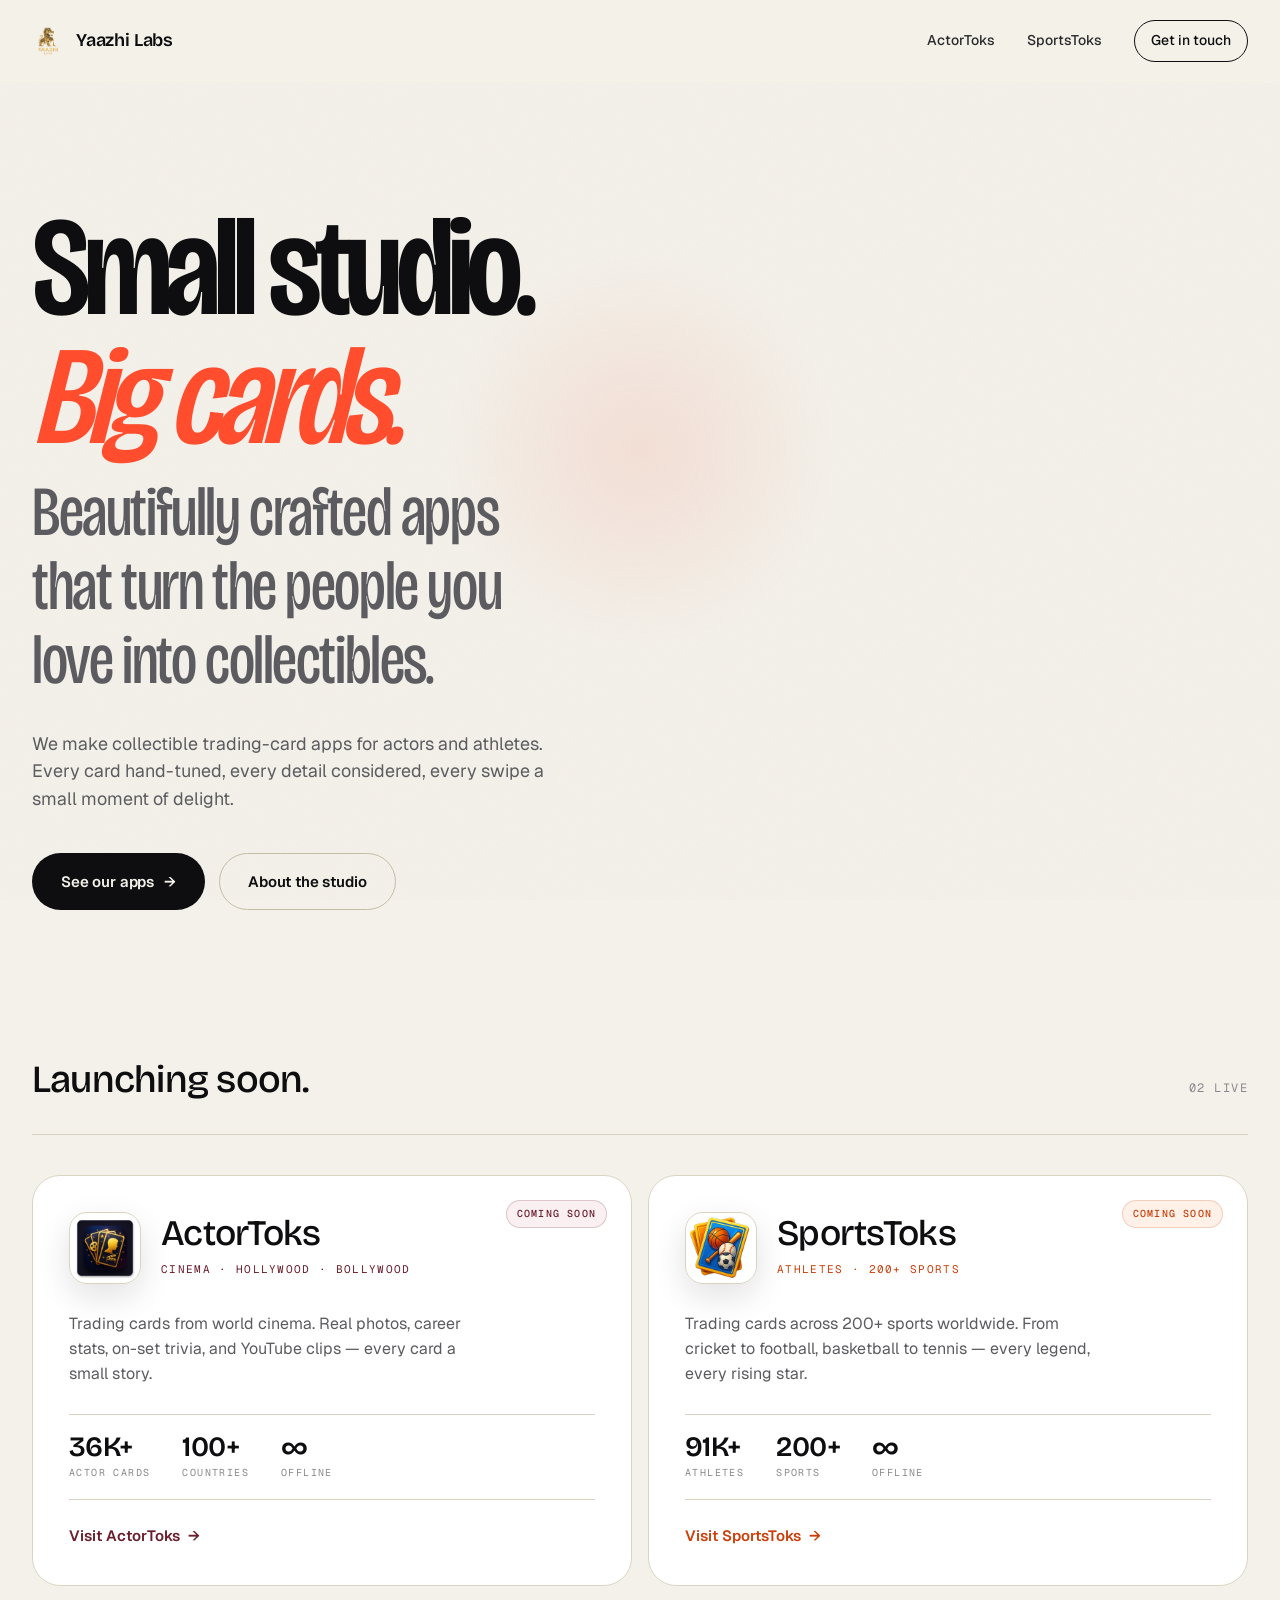
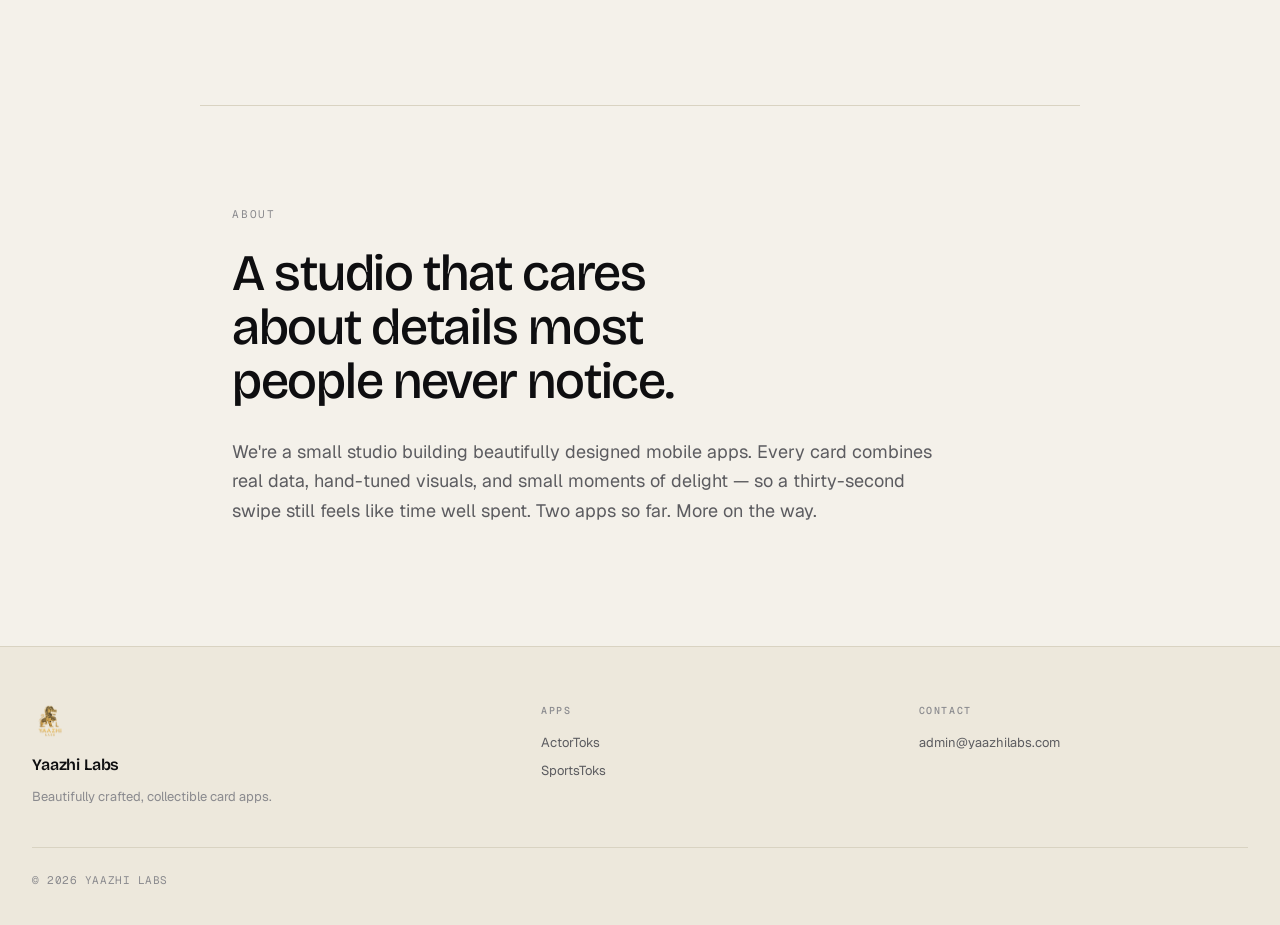
==== commit 227d1153: "Rename sportstoks/ → sportstoks-app/, ActorToks/ → actortoks-app/ GitHub Pages had pinned the old pa" ====
--- a/index.html
+++ b/index.html
@@ -6,6 +6,7 @@
 <title>Yaazhi Labs — A small studio crafting collectible card apps.</title>
 <meta name="description" content="Yaazhi Labs is a small studio building beautifully designed collectible trading card apps for actors and athletes.">
 <meta name="theme-color" content="#F4F1EA">
+<meta name="google-site-verification" content="0Sb0TEr5bVdTZWiCaAbIOiMhi8DTayiYcSrcNi4V-Xw">
 
 <meta property="og:title" content="Yaazhi Labs — A small studio crafting collectible card apps.">
 <meta property="og:description" content="Beautifully crafted trading-card apps for actors and athletes.">
@@ -525,8 +526,8 @@
             <span>Yaazhi Labs</span>
         </a>
         <div class="nav-links">
-            <a href="ActorToks/">ActorToks</a>
-            <a href="sportstoks/">SportsToks</a>
+            <a href="actortoks-app/">ActorToks</a>
+            <a href="sportstoks-app/">SportsToks</a>
             <a class="nav-cta" href="mailto:admin@yaazhilabs.com">Get in touch</a>
         </div>
     </div>
@@ -551,7 +552,7 @@
         <span class="count">02 LIVE</span>
     </div>
     <div class="app-grid">
-        <a class="app-card actortoks reveal" href="ActorToks/">
+        <a class="app-card actortoks reveal" href="actortoks-app/">
             <span class="ribbon">Coming soon</span>
             <div class="app-meta">
                 <div class="app-icon"><img src="actortoks-icon.png" alt="ActorToks"></div>
@@ -569,7 +570,7 @@
             <span class="app-link">Visit ActorToks <span class="arrow">→</span></span>
         </a>
 
-        <a class="app-card sportstoks reveal" href="sportstoks/">
+        <a class="app-card sportstoks reveal" href="sportstoks-app/">
             <span class="ribbon">Coming soon</span>
             <div class="app-meta">
                 <div class="app-icon"><img src="sportstoks-icon.png" alt="SportsToks"></div>
@@ -604,8 +605,8 @@
         </div>
         <div class="footer-col">
             <h4>Apps</h4>
-            <a href="ActorToks/">ActorToks</a>
-            <a href="sportstoks/">SportsToks</a>
+            <a href="actortoks-app/">ActorToks</a>
+            <a href="sportstoks-app/">SportsToks</a>
         </div>
         <div class="footer-col">
             <h4>Contact</h4>
